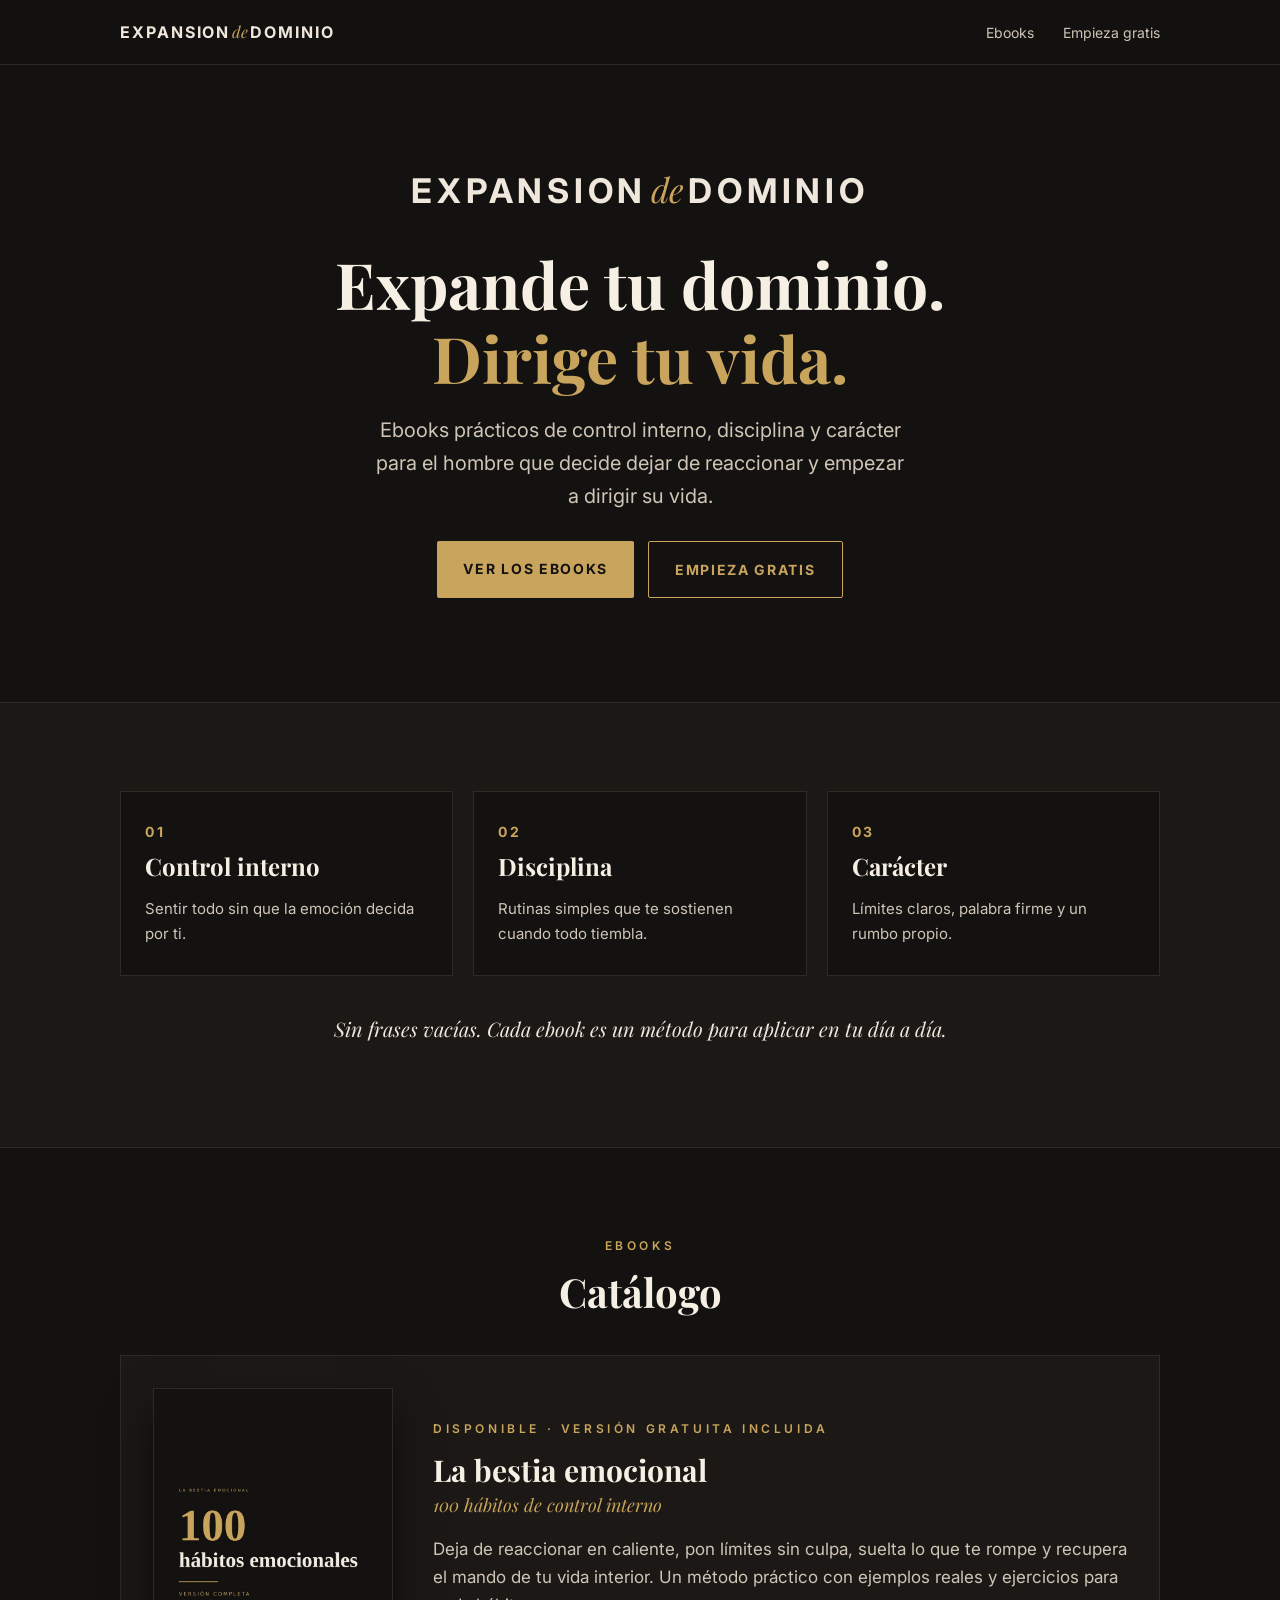
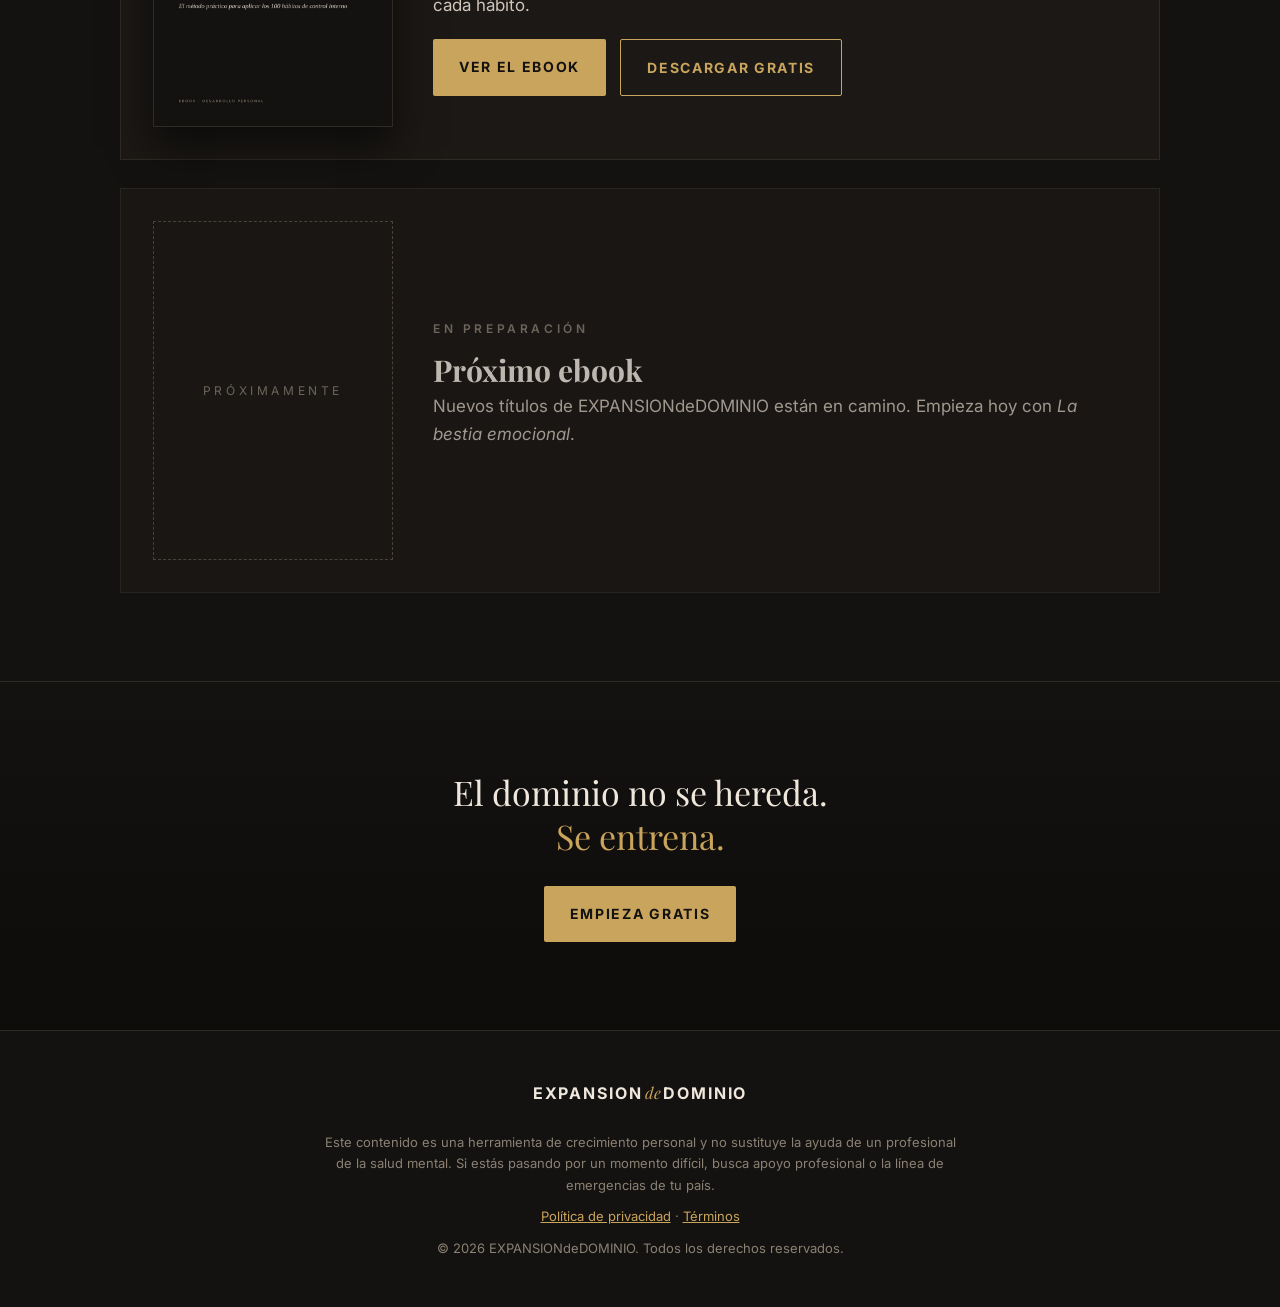
==== site/index.html @ ee9f4458 "Inicio de marca con catálogo y página del ebook en /la-bestia-emocional/ Co-Authored-By: Claude Opus" ====
<!doctype html>
<html lang="es">
<head>
<meta charset="utf-8">
<meta name="viewport" content="width=device-width, initial-scale=1">
<title>EXPANSIONdeDOMINIO · Ebooks de control interno, disciplina y carácter</title>
<meta name="description" content="Ebooks prácticos de control interno, disciplina y carácter para el hombre que decide dejar de reaccionar y empezar a dirigir su vida.">
<meta property="og:title" content="EXPANSIONdeDOMINIO">
<meta property="og:description" content="Ebooks prácticos de control interno, disciplina y carácter.">
<meta property="og:image" content="la-bestia-emocional/img/og.jpg">
<meta property="og:type" content="website">
<link rel="preconnect" href="https://fonts.googleapis.com">
<link rel="preconnect" href="https://fonts.gstatic.com" crossorigin>
<link href="https://fonts.googleapis.com/css2?family=Inter:wght@400;600;700&family=Playfair+Display:ital,wght@0,600;0,700;1,400&display=swap" rel="stylesheet">
<link rel="stylesheet" href="estilos.css">
</head>
<body>

<header class="top">
  <div class="wrap top-in">
    <a href="./" class="logo">EXPANSION<span>de</span>DOMINIO</a>
    <nav>
      <a href="#ebooks">Ebooks</a>
      <a href="la-bestia-emocional/#gratis">Empieza gratis</a>
    </nav>
  </div>
</header>

<main>

  <!-- PORTADA DE LA MARCA -->
  <section class="hero home-hero">
    <div class="wrap narrow center">
      <div class="brand-big">EXPANSION<span>de</span>DOMINIO</div>
      <h1>Expande tu dominio.<br><span>Dirige tu vida.</span></h1>
      <p class="lead center-lead">Ebooks prácticos de control interno, disciplina y carácter para el hombre que decide dejar de reaccionar y empezar a dirigir su vida.</p>
      <div class="ctas center">
        <a class="btn btn-gold" href="#ebooks">Ver los ebooks</a>
        <a class="btn btn-line" href="la-bestia-emocional/#gratis">Empieza gratis</a>
      </div>
    </div>
  </section>

  <!-- PILARES -->
  <section class="block alt">
    <div class="wrap">
      <div class="pillars">
        <div class="pillar">
          <span>01</span>
          <h3>Control interno</h3>
          <p>Sentir todo sin que la emoción decida por ti.</p>
        </div>
        <div class="pillar">
          <span>02</span>
          <h3>Disciplina</h3>
          <p>Rutinas simples que te sostienen cuando todo tiembla.</p>
        </div>
        <div class="pillar">
          <span>03</span>
          <h3>Carácter</h3>
          <p>Límites claros, palabra firme y un rumbo propio.</p>
        </div>
      </div>
      <p class="note center">Sin frases vacías. Cada ebook es un método para aplicar en tu día a día.</p>
    </div>
  </section>

  <!-- CATÁLOGO -->
  <section class="block" id="ebooks">
    <div class="wrap">
      <div class="center narrow">
        <div class="kicker">Ebooks</div>
        <h2>Catálogo</h2>
      </div>

      <div class="catalog">
        <article class="book">
          <a href="la-bestia-emocional/" class="book-cover">
            <img src="la-bestia-emocional/img/portada-completa.jpg" alt="Portada de La bestia emocional, 100 hábitos emocionales" width="320" height="452" loading="lazy">
          </a>
          <div class="book-body">
            <div class="kicker">Disponible · Versión gratuita incluida</div>
            <h3>La bestia emocional</h3>
            <p class="book-sub">100 hábitos de control interno</p>
            <p>Deja de reaccionar en caliente, pon límites sin culpa, suelta lo que te rompe y recupera el mando de tu vida interior. Un método práctico con ejemplos reales y ejercicios para cada hábito.</p>
            <div class="ctas">
              <a class="btn btn-gold" href="la-bestia-emocional/">Ver el ebook</a>
              <a class="btn btn-line" href="la-bestia-emocional/descargas/la-bestia-emocional-version-gratuita.pdf" download>Descargar gratis</a>
            </div>
          </div>
        </article>

        <article class="book soon">
          <div class="book-cover soon-cover"><span>Próximamente</span></div>
          <div class="book-body">
            <div class="kicker muted">En preparación</div>
            <h3>Próximo ebook</h3>
            <p>Nuevos títulos de EXPANSIONdeDOMINIO están en camino. Empieza hoy con <em>La bestia emocional</em>.</p>
          </div>
        </article>
      </div>
    </div>
  </section>

  <!-- CIERRE -->
  <section class="block final">
    <div class="wrap narrow center">
      <p class="closing">El dominio no se hereda.<br><span>Se entrena.</span></p>
      <div class="ctas center">
        <a class="btn btn-gold" href="la-bestia-emocional/#gratis">Empieza gratis</a>
      </div>
    </div>
  </section>

</main>

<footer>
  <div class="wrap">
    <div class="logo">EXPANSION<span>de</span>DOMINIO</div>
    <p class="small">Este contenido es una herramienta de crecimiento personal y no sustituye la ayuda de un profesional de la salud mental. Si estás pasando por un momento difícil, busca apoyo profesional o la línea de emergencias de tu país.</p>
    <p class="small"><a href="privacidad.html">Política de privacidad</a> · <a href="terminos.html">Términos</a></p>
    <p class="small">© <span id="y">2026</span> EXPANSIONdeDOMINIO. Todos los derechos reservados.</p>
  </div>
</footer>

<script>document.getElementById('y').textContent = new Date().getFullYear();</script>
</body>
</html>
---- site/estilos.css ----
:root {
  --bg: #141210;
  --bg-alt: #1b1815;
  --line: #2f2a24;
  --cream: #efe7dc;
  --cream-soft: #cfc5b7;
  --muted: #8a8073;
  --gold: #C9A45C;
  --gold-dark: #a8823c;
  --serif: "Playfair Display", "Liberation Serif", Georgia, serif;
  --sans: "Inter", "DejaVu Sans", Arial, sans-serif;
}

* { box-sizing: border-box; margin: 0; padding: 0; }
html { scroll-behavior: smooth; }
body { background: var(--bg); color: var(--cream); font-family: var(--sans); font-size: 17px; line-height: 1.65; -webkit-font-smoothing: antialiased; }
img { max-width: 100%; height: auto; display: block; }
a { color: var(--gold); }

.wrap { width: 100%; max-width: 1080px; margin: 0 auto; padding: 0 20px; }
.narrow { max-width: 760px; margin-left: auto; margin-right: auto; }
.center { text-align: center; }

/* Cabecera */
.top { position: sticky; top: 0; z-index: 10; background: rgba(20, 18, 16, .92); backdrop-filter: blur(6px); border-bottom: 1px solid var(--line); }
.top-in { display: flex; align-items: center; justify-content: space-between; height: 64px; }
.logo { font-family: var(--sans); font-weight: 700; letter-spacing: .12em; color: var(--cream); text-decoration: none; font-size: 16px; }
.logo span { font-family: var(--serif); font-style: italic; font-weight: 400; color: var(--gold); letter-spacing: 0; margin: 0 2px; text-transform: lowercase; }
nav a { color: var(--cream-soft); text-decoration: none; font-size: 14px; margin-left: 24px; }
nav a:hover { color: var(--gold); }

/* Tipografía */
.kicker { font-size: 12px; letter-spacing: .3em; text-transform: uppercase; color: var(--gold); font-weight: 600; margin-bottom: 14px; }
.kicker.muted { color: var(--muted); }
h1, h2, h3, h4 { font-family: var(--serif); line-height: 1.15; color: #f6efe4; }
h1 { font-size: clamp(38px, 6vw, 64px); margin-bottom: 20px; }
h1 span, .gold { color: var(--gold); }
h2 { font-size: clamp(28px, 4vw, 40px); margin-bottom: 18px; }
h3 { font-size: 24px; margin-bottom: 16px; }
h4 { font-size: 19px; margin-bottom: 6px; }
p { margin-bottom: 14px; color: var(--cream-soft); }
.lead { font-size: 20px; max-width: 540px; }
.small { font-size: 13px; color: var(--muted); margin-top: 10px; }
.note { font-family: var(--serif); font-style: italic; font-size: 20px; color: var(--cream); }

/* Botones */
.ctas { display: flex; flex-wrap: wrap; gap: 14px; margin-top: 28px; }
.ctas.center { justify-content: center; }
.btn { display: inline-block; text-decoration: none; font-weight: 700; font-size: 14px; letter-spacing: .12em; text-transform: uppercase; padding: 16px 26px; border-radius: 2px; transition: transform .15s, background .15s; text-align: center; }
.btn:hover { transform: translateY(-2px); }
.btn-gold { background: var(--gold); color: #141210; }
.btn-gold:hover { background: #d8b46d; }
.btn-line { border: 1px solid var(--gold); color: var(--gold); }
.btn-line:hover { background: rgba(201, 164, 92, .1); }
.btn-big { font-size: 16px; padding: 20px 36px; }

/* Secciones */
.block { padding: 88px 0; border-top: 1px solid var(--line); }
.block.alt { background: var(--bg-alt); }
.top-gap { margin-top: 56px; }

.hero { padding: 72px 0 88px; }
.hero-in { display: grid; grid-template-columns: 1.3fr 1fr; gap: 48px; align-items: center; }
.hero-img img { max-width: 380px; margin-left: auto; box-shadow: 0 30px 60px rgba(0, 0, 0, .6); border: 1px solid var(--line); }

.split { display: grid; grid-template-columns: 320px 1fr; gap: 48px; align-items: center; }
.split-img img { box-shadow: 0 24px 48px rgba(0, 0, 0, .55); border: 1px solid var(--line); }
.two { display: grid; grid-template-columns: 1fr 1fr; gap: 48px; }

/* Listas */
.checks, .crosses { list-style: none; }
.checks li, .crosses li { position: relative; padding-left: 30px; margin-bottom: 12px; color: var(--cream); }
.checks li::before { content: "—"; position: absolute; left: 0; color: var(--gold); font-weight: 700; }
.crosses li::before { content: "✕"; position: absolute; left: 2px; color: var(--muted); }
.punch { font-family: var(--serif); font-size: 26px; color: var(--cream); margin-top: 28px; }
.punch span { color: var(--gold); }

/* Tarjetas de bloques */
.cards { display: grid; grid-template-columns: repeat(4, 1fr); gap: 16px; }
.card { border: 1px solid var(--line); padding: 22px 20px; background: var(--bg); }
.card span { font-family: var(--serif); font-size: 30px; color: var(--gold); display: block; margin-bottom: 8px; }
.card p { font-size: 14px; margin: 0; }

/* Muestra */
.sample { max-width: 720px; margin: 0 auto; border: 1px solid var(--line); background: var(--bg); padding: 36px; }
.sample-meta { display: flex; justify-content: space-between; align-items: baseline; border-bottom: 1px solid var(--line); padding-bottom: 12px; margin-bottom: 16px; }
.sample-meta .num { font-weight: 700; color: var(--gold); font-size: 34px; line-height: 1; }
.sample-meta .lvl { font-size: 11px; letter-spacing: .25em; text-transform: uppercase; color: var(--cream-soft); border: 1px solid #5a5248; padding: 4px 10px; }
.sample h4 { font-size: 26px; margin-bottom: 18px; }
.sample-label { font-size: 11px; letter-spacing: .25em; text-transform: uppercase; color: var(--gold); font-weight: 600; margin: 18px 0 6px; }
.sample-rule { border-top: 1px solid var(--gold); border-bottom: 1px solid var(--gold); text-align: center; padding: 20px; margin-top: 26px; }
.sample-rule .sample-label { color: var(--muted); margin-top: 0; }
.sample-rule p { color: var(--gold); font-family: var(--serif); font-weight: 700; font-size: 20px; margin: 0; }

/* Compra */
.buy { text-align: center; margin-top: 56px; }
.price { font-family: var(--serif); font-size: 44px; color: var(--cream); margin-bottom: 18px; }

/* Tabla */
.table-wrap { overflow-x: auto; }
table { width: 100%; border-collapse: collapse; margin-top: 10px; }
th, td { padding: 14px 12px; border-bottom: 1px solid var(--line); text-align: center; color: var(--cream); }
th { font-size: 12px; letter-spacing: .2em; text-transform: uppercase; color: var(--gold); }
td:first-child, th:first-child { text-align: left; }
td:last-child { color: var(--gold); font-weight: 700; }

/* Preguntas */
details { border-bottom: 1px solid var(--line); padding: 18px 0; }
summary { cursor: pointer; font-weight: 600; color: var(--cream); list-style: none; position: relative; padding-right: 30px; }
summary::-webkit-details-marker { display: none; }
summary::after { content: "+"; position: absolute; right: 0; color: var(--gold); font-size: 22px; line-height: 1; }
details[open] summary::after { content: "−"; }
details p { margin: 12px 0 0; }

/* Cierre */
.final { background: linear-gradient(180deg, var(--bg) 0%, #0d0c0a 100%); }
.closing { font-family: var(--serif); font-size: clamp(24px, 3.4vw, 34px); color: var(--cream); line-height: 1.3; }
.closing span { color: var(--gold); }

/* Pie */
footer { border-top: 1px solid var(--line); padding: 48px 0; text-align: center; }
footer .logo { display: inline-block; margin-bottom: 16px; }
footer p { max-width: 640px; margin: 10px auto 0; }

/* Móvil */
@media (max-width: 860px) {
  .hero-in, .split, .two { grid-template-columns: 1fr; }
  .hero-img img { margin: 0 auto; max-width: 280px; }
  .split-img img { max-width: 260px; margin: 0 auto; }
  .cards { grid-template-columns: 1fr 1fr; }
  nav a { margin-left: 14px; font-size: 13px; }
}
@media (max-width: 560px) {
  body { font-size: 16px; }
  nav { display: none; }
  .block { padding: 64px 0; }
  .cards { grid-template-columns: 1fr; }
  .btn { width: 100%; }
  .sample { padding: 24px 18px; }
  .logo { font-size: 14px; }
}

/* Página de inicio (marca y catálogo) */
.home-hero { padding: 96px 0 104px; }
.brand-big { font-family: var(--sans); font-weight: 700; letter-spacing: .14em; font-size: clamp(22px, 4vw, 34px); color: var(--cream); margin-bottom: 28px; }
.brand-big span { font-family: var(--serif); font-style: italic; font-weight: 400; color: var(--gold); letter-spacing: 0; margin: 0 4px; }
.center-lead { margin: 0 auto; }
.pillars { display: grid; grid-template-columns: repeat(3, 1fr); gap: 20px; margin-bottom: 36px; }
.pillar { border: 1px solid var(--line); background: var(--bg); padding: 28px 24px; }
.pillar span { font-weight: 700; color: var(--gold); font-size: 14px; letter-spacing: .2em; display: block; margin-bottom: 10px; }
.pillar p { margin: 0; font-size: 15px; }
.catalog { display: grid; gap: 28px; margin-top: 40px; }
.book { display: grid; grid-template-columns: 240px 1fr; gap: 40px; align-items: center; border: 1px solid var(--line); background: var(--bg-alt); padding: 32px; }
.book-cover img { box-shadow: 0 20px 40px rgba(0, 0, 0, .55); border: 1px solid var(--line); }
.book h3 { font-size: 30px; margin-bottom: 4px; }
.book-sub { color: var(--gold); font-family: var(--serif); font-style: italic; font-size: 18px; }
.book .ctas { margin-top: 20px; }
.book.soon { opacity: .75; }
.soon-cover { aspect-ratio: 210 / 297; border: 1px dashed #5a5248; display: flex; align-items: center; justify-content: center; }
.soon-cover span { font-size: 12px; letter-spacing: .3em; text-transform: uppercase; color: var(--muted); }
@media (max-width: 860px) {
  .pillars { grid-template-columns: 1fr; }
  .book { grid-template-columns: 1fr; padding: 24px; }
  .book-cover img, .soon-cover { max-width: 220px; margin: 0 auto; }
}
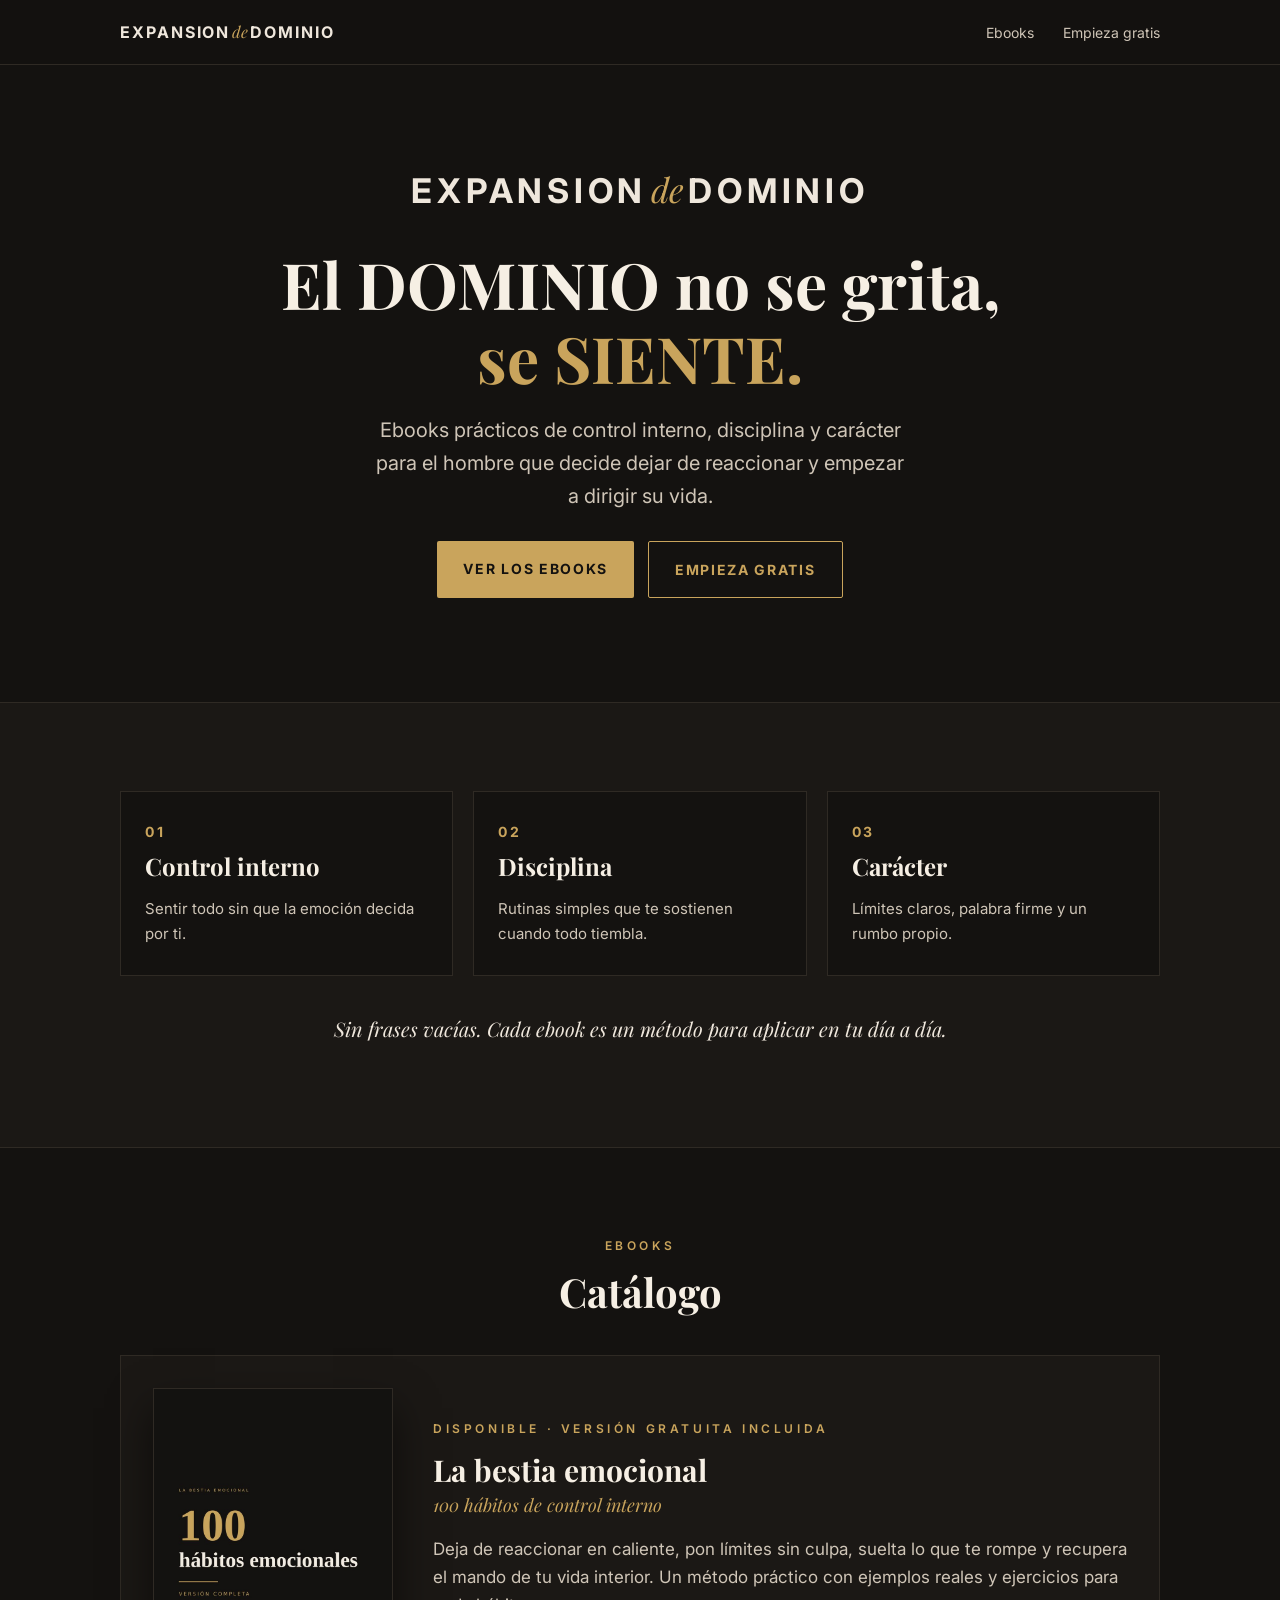
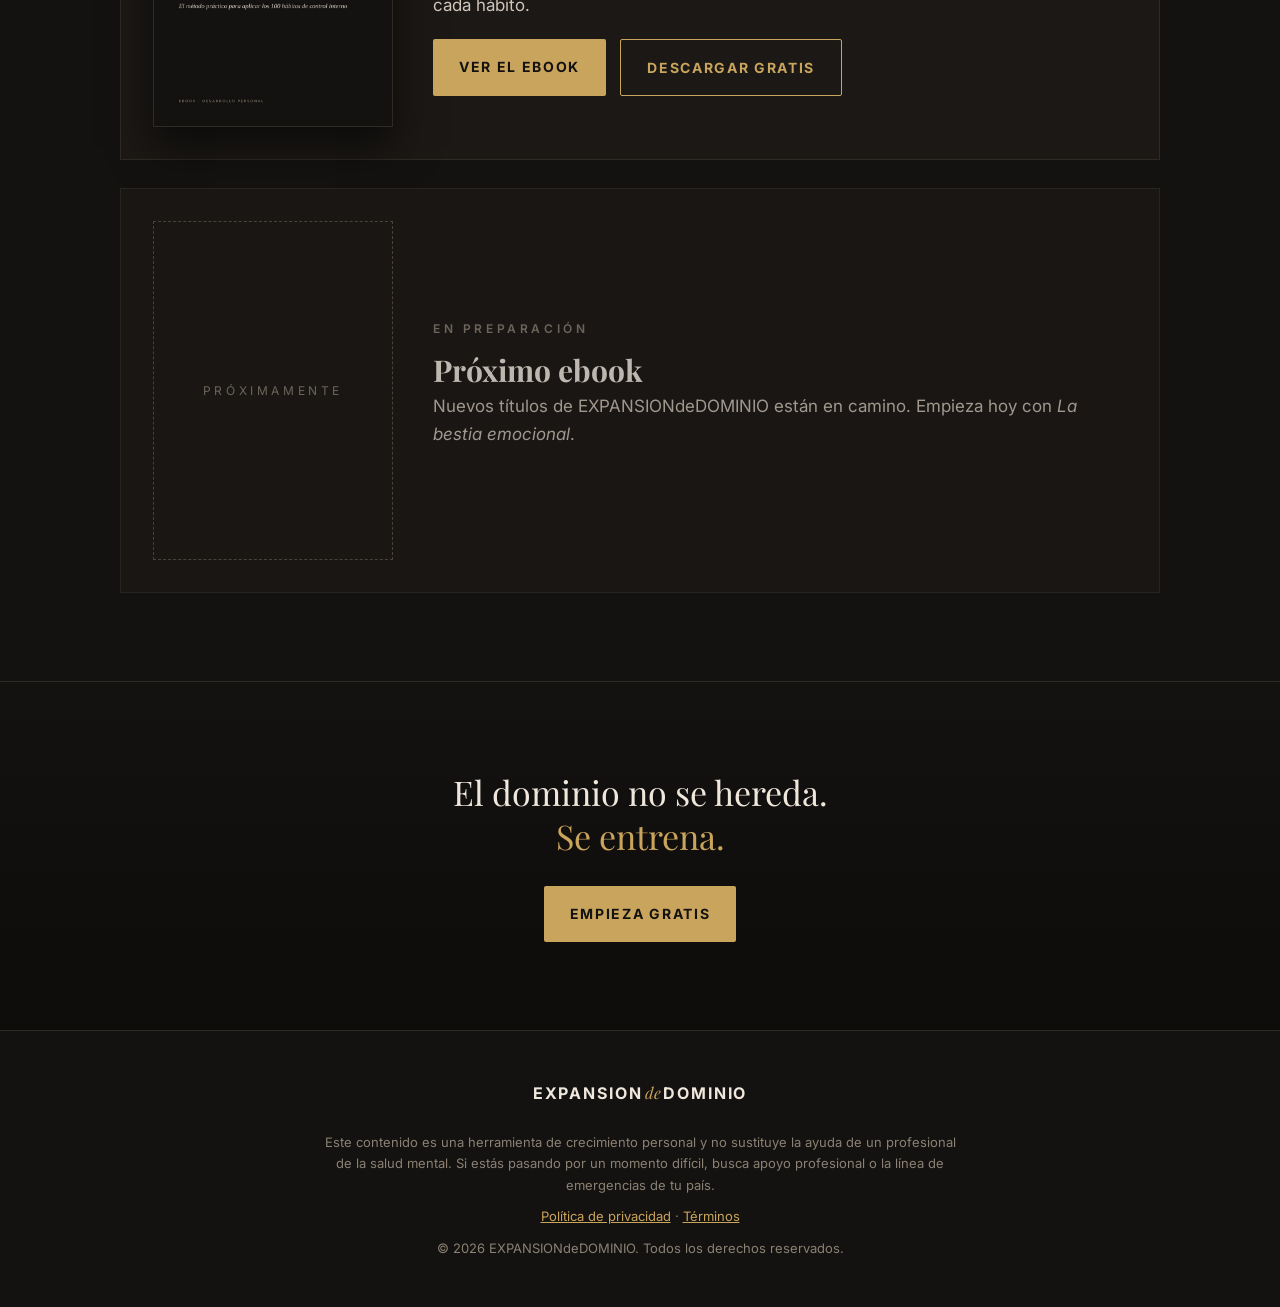
==== commit 8bca7e8f: "Nuevo titular del inicio: El DOMINIO no se grita, se SIENTE Co-Authored-By: Claude Opus 5.5 <noreply" ====
--- a/site/index.html
+++ b/site/index.html
@@ -32,7 +32,7 @@
   <section class="hero home-hero">
     <div class="wrap narrow center">
       <div class="brand-big">EXPANSION<span>de</span>DOMINIO</div>
-      <h1>Expande tu dominio.<br><span>Dirige tu vida.</span></h1>
+      <h1>El DOMINIO no se grita,<br><span>se SIENTE.</span></h1>
       <p class="lead center-lead">Ebooks prácticos de control interno, disciplina y carácter para el hombre que decide dejar de reaccionar y empezar a dirigir su vida.</p>
       <div class="ctas center">
         <a class="btn btn-gold" href="#ebooks">Ver los ebooks</a>
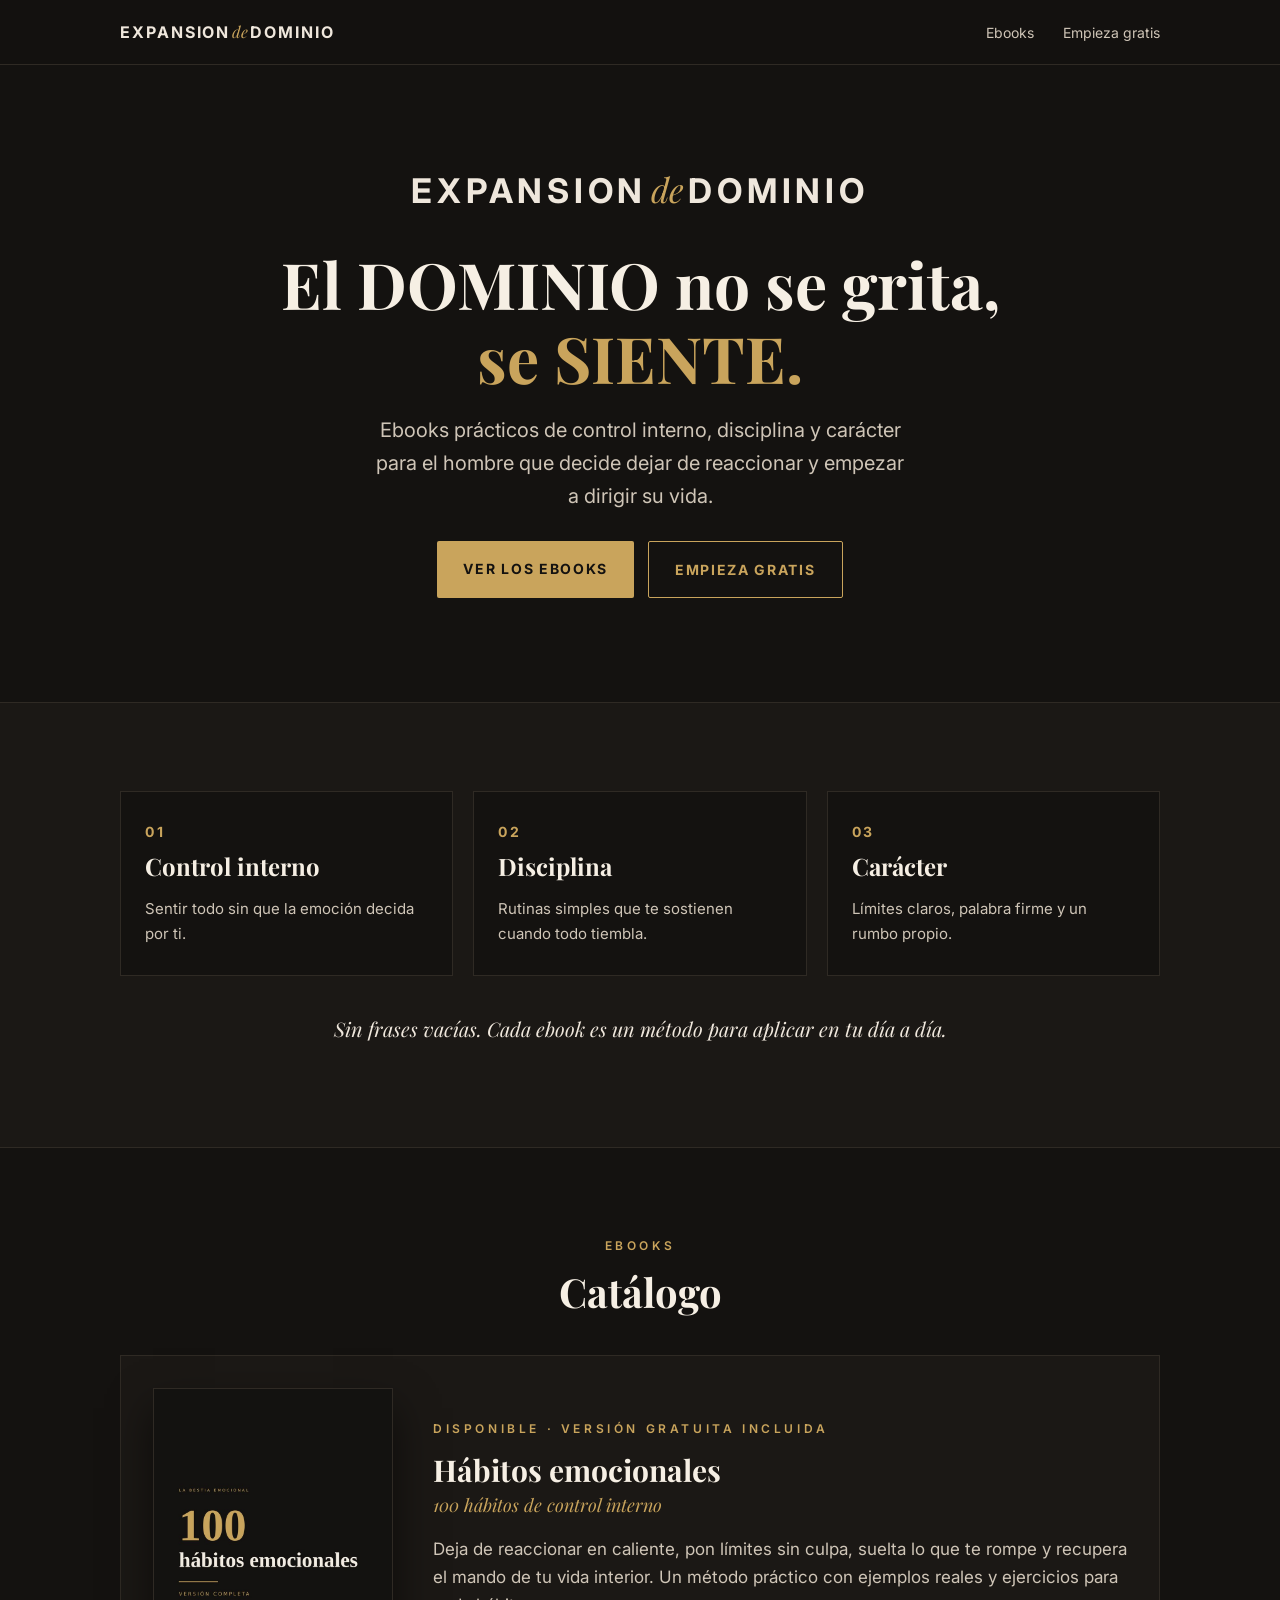
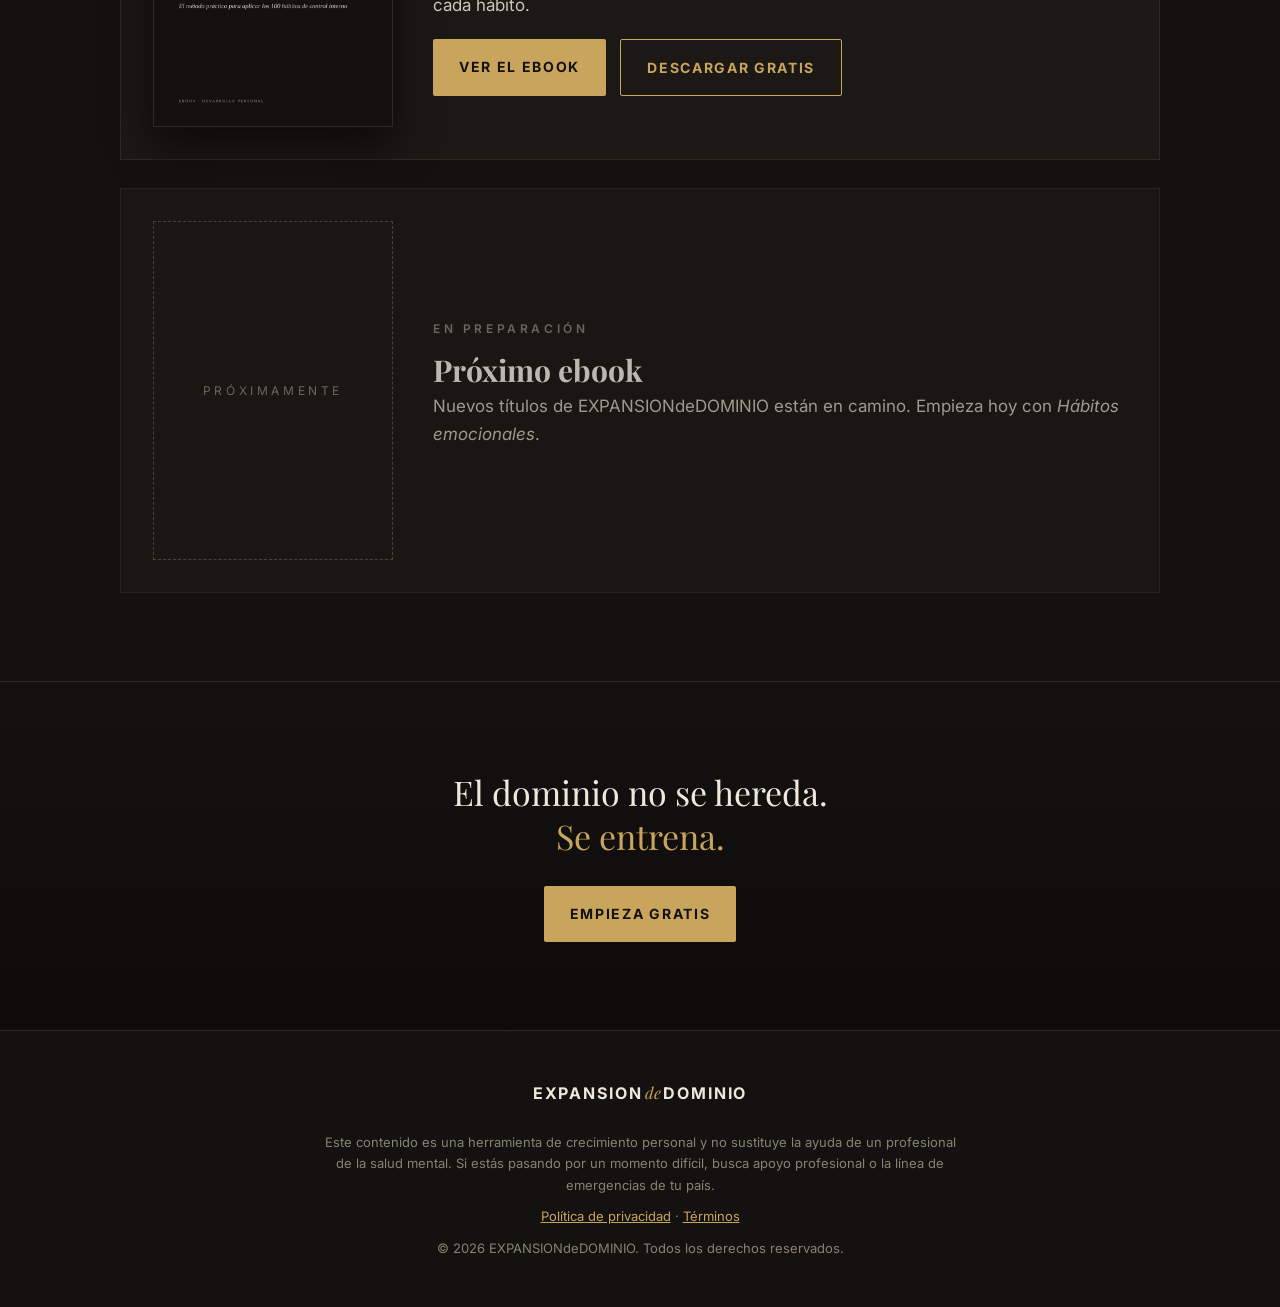
==== commit 2c349ed8: "Web: 'La bestia emocional' pasa a 'Hábitos emocionales' y la página a /habitos-emocionales/ Co-Autho" ====
--- a/site/index.html
+++ b/site/index.html
@@ -7,7 +7,7 @@
 <meta name="description" content="Ebooks prácticos de control interno, disciplina y carácter para el hombre que decide dejar de reaccionar y empezar a dirigir su vida.">
 <meta property="og:title" content="EXPANSIONdeDOMINIO">
 <meta property="og:description" content="Ebooks prácticos de control interno, disciplina y carácter.">
-<meta property="og:image" content="la-bestia-emocional/img/og.jpg">
+<meta property="og:image" content="habitos-emocionales/img/og.jpg">
 <meta property="og:type" content="website">
 <link rel="preconnect" href="https://fonts.googleapis.com">
 <link rel="preconnect" href="https://fonts.gstatic.com" crossorigin>
@@ -21,7 +21,7 @@
     <a href="./" class="logo">EXPANSION<span>de</span>DOMINIO</a>
     <nav>
       <a href="#ebooks">Ebooks</a>
-      <a href="la-bestia-emocional/#gratis">Empieza gratis</a>
+      <a href="habitos-emocionales/#gratis">Empieza gratis</a>
     </nav>
   </div>
 </header>
@@ -36,7 +36,7 @@
       <p class="lead center-lead">Ebooks prácticos de control interno, disciplina y carácter para el hombre que decide dejar de reaccionar y empezar a dirigir su vida.</p>
       <div class="ctas center">
         <a class="btn btn-gold" href="#ebooks">Ver los ebooks</a>
-        <a class="btn btn-line" href="la-bestia-emocional/#gratis">Empieza gratis</a>
+        <a class="btn btn-line" href="habitos-emocionales/#gratis">Empieza gratis</a>
       </div>
     </div>
   </section>
@@ -75,17 +75,17 @@
 
       <div class="catalog">
         <article class="book">
-          <a href="la-bestia-emocional/" class="book-cover">
-            <img src="la-bestia-emocional/img/portada-completa.jpg" alt="Portada de La bestia emocional, 100 hábitos emocionales" width="320" height="452" loading="lazy">
+          <a href="habitos-emocionales/" class="book-cover">
+            <img src="habitos-emocionales/img/portada-completa.jpg" alt="Portada de Hábitos emocionales" width="320" height="452" loading="lazy">
           </a>
           <div class="book-body">
             <div class="kicker">Disponible · Versión gratuita incluida</div>
-            <h3>La bestia emocional</h3>
+            <h3>Hábitos emocionales</h3>
             <p class="book-sub">100 hábitos de control interno</p>
             <p>Deja de reaccionar en caliente, pon límites sin culpa, suelta lo que te rompe y recupera el mando de tu vida interior. Un método práctico con ejemplos reales y ejercicios para cada hábito.</p>
             <div class="ctas">
-              <a class="btn btn-gold" href="la-bestia-emocional/">Ver el ebook</a>
-              <a class="btn btn-line" href="la-bestia-emocional/descargas/la-bestia-emocional-version-gratuita.pdf" download>Descargar gratis</a>
+              <a class="btn btn-gold" href="habitos-emocionales/">Ver el ebook</a>
+              <a class="btn btn-line" href="habitos-emocionales/descargas/habitos-emocionales-version-gratuita.pdf" download>Descargar gratis</a>
             </div>
           </div>
         </article>
@@ -95,7 +95,7 @@
           <div class="book-body">
             <div class="kicker muted">En preparación</div>
             <h3>Próximo ebook</h3>
-            <p>Nuevos títulos de EXPANSIONdeDOMINIO están en camino. Empieza hoy con <em>La bestia emocional</em>.</p>
+            <p>Nuevos títulos de EXPANSIONdeDOMINIO están en camino. Empieza hoy con <em>Hábitos emocionales</em>.</p>
           </div>
         </article>
       </div>
@@ -107,7 +107,7 @@
     <div class="wrap narrow center">
       <p class="closing">El dominio no se hereda.<br><span>Se entrena.</span></p>
       <div class="ctas center">
-        <a class="btn btn-gold" href="la-bestia-emocional/#gratis">Empieza gratis</a>
+        <a class="btn btn-gold" href="habitos-emocionales/#gratis">Empieza gratis</a>
       </div>
     </div>
   </section>
--- a/site/estilos.css
+++ b/site/estilos.css
@@ -163,3 +163,15 @@
   .book { grid-template-columns: 1fr; padding: 24px; }
   .book-cover img, .soon-cover { max-width: 220px; margin: 0 auto; }
 }
+.price-note { display: block; font-family: var(--sans); font-size: 12px; letter-spacing: .25em; text-transform: uppercase; color: var(--muted); margin-top: 4px; }
+
+/* Barra fija de compra en móvil */
+.mobile-buy { display: none; }
+@media (max-width: 860px) {
+  .mobile-buy { display: flex; align-items: center; justify-content: space-between; gap: 12px; position: fixed; left: 0; right: 0; bottom: 0; z-index: 20; background: rgba(20, 18, 16, .97); border-top: 1px solid var(--gold); padding: 10px 16px calc(10px + env(safe-area-inset-bottom)); }
+  .mobile-buy-text { display: flex; flex-direction: column; line-height: 1.2; }
+  .mobile-buy-text strong { color: var(--cream); font-size: 14px; }
+  .mobile-buy-text span { color: var(--gold); font-size: 13px; }
+  .mobile-buy .btn { width: auto; padding: 12px 22px; flex: none; }
+  body:has(.mobile-buy) { padding-bottom: 76px; }
+}
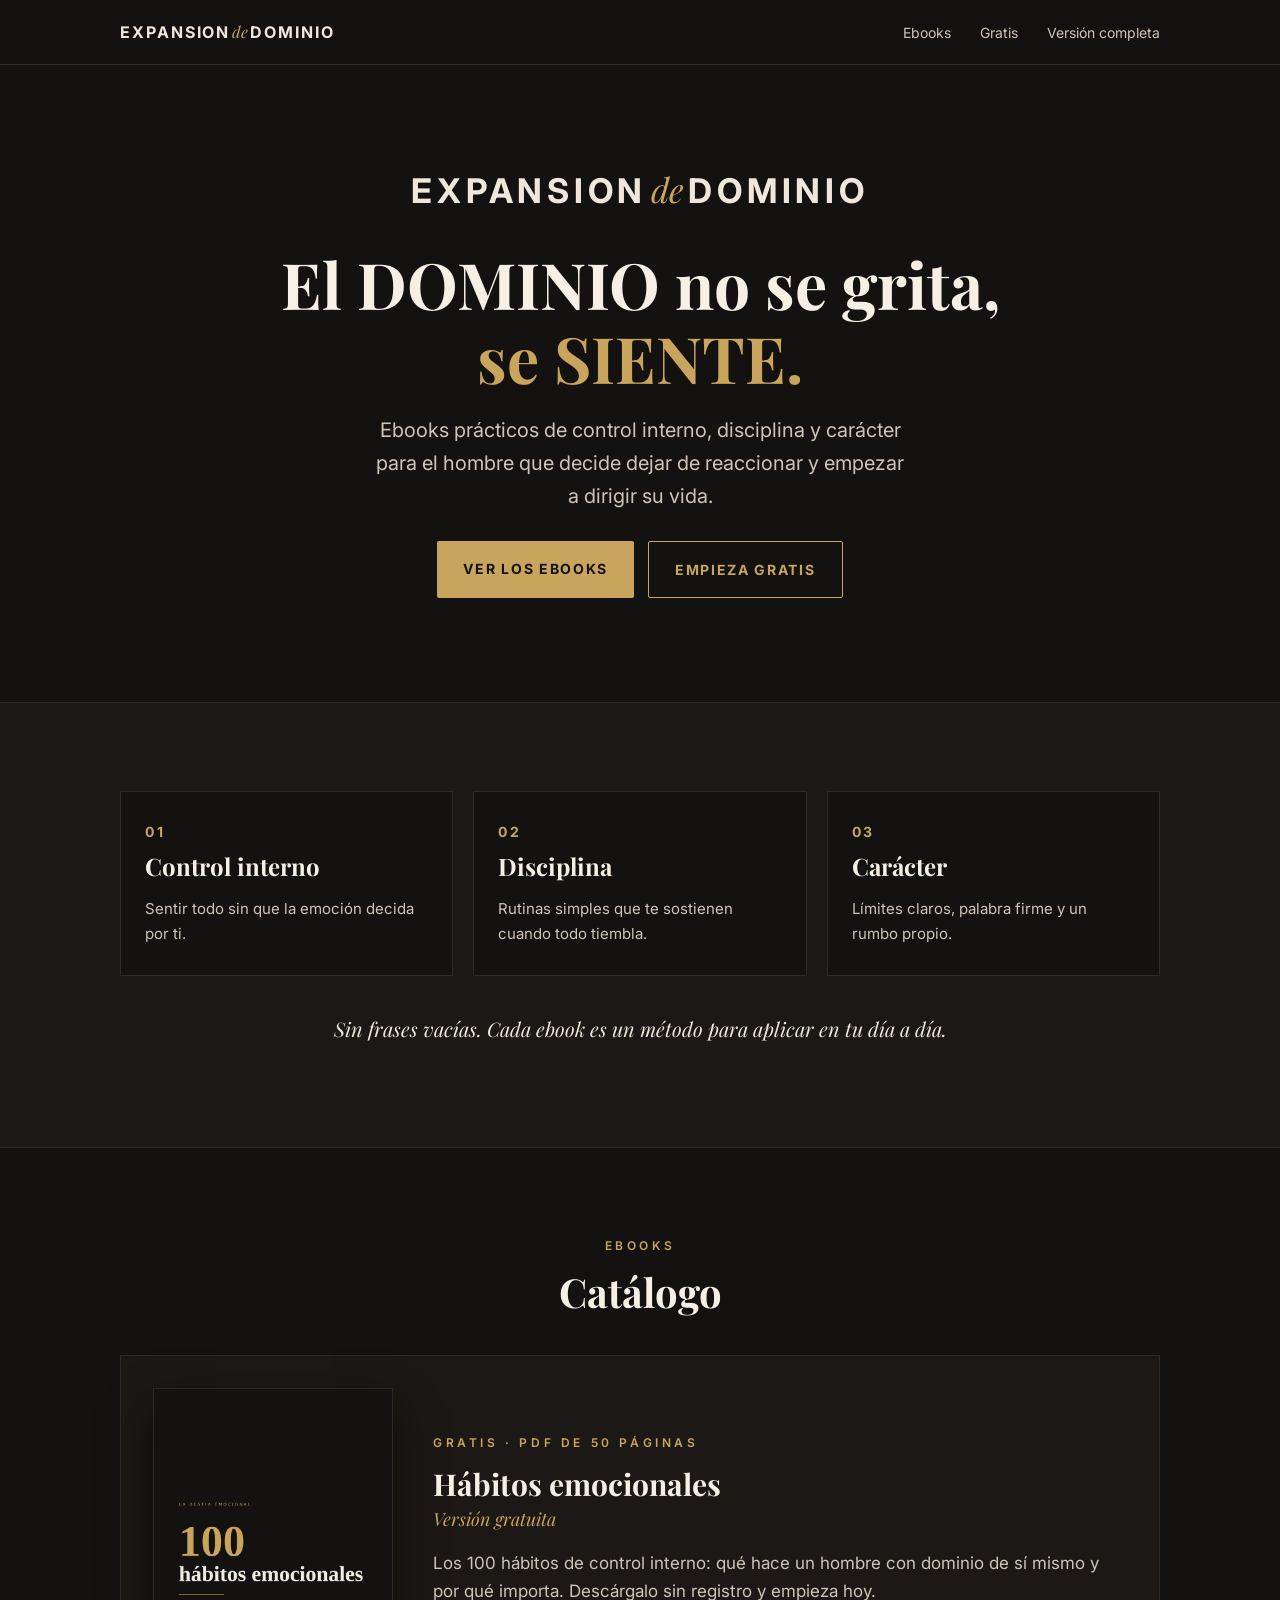
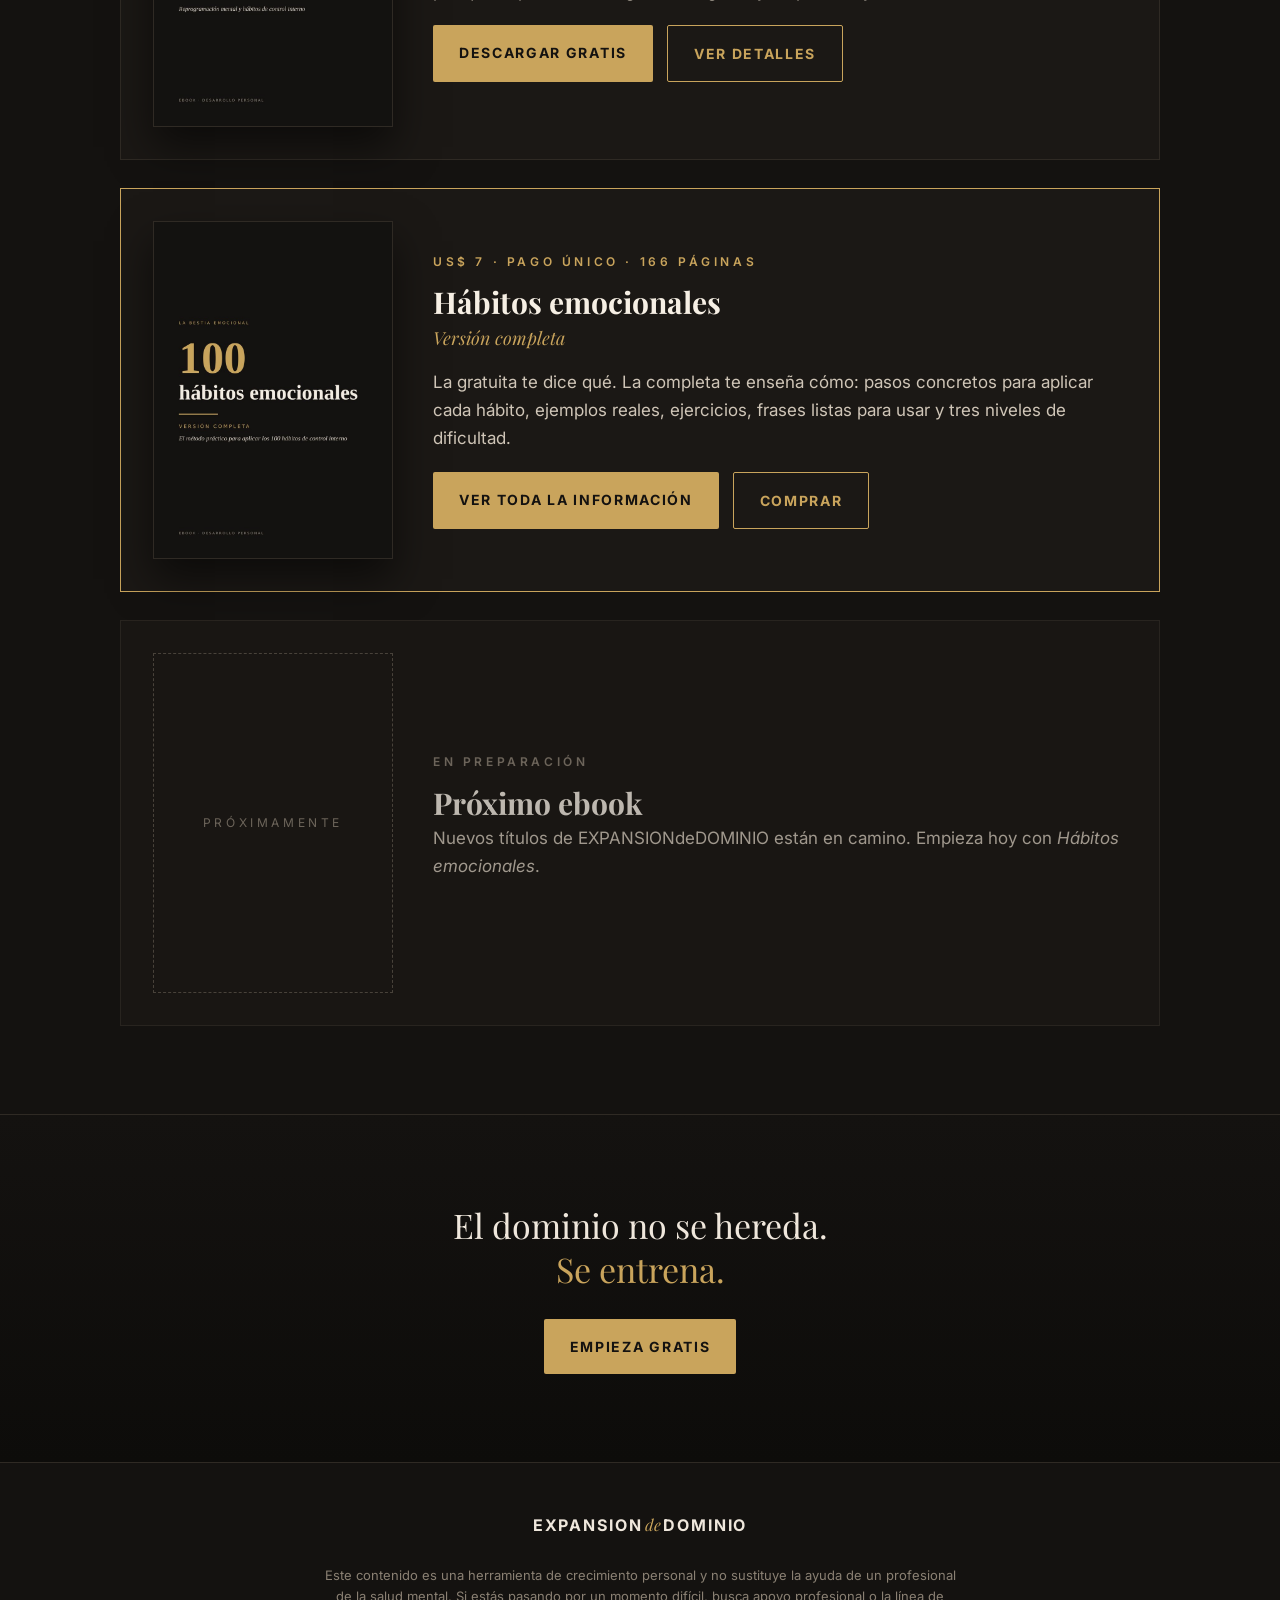
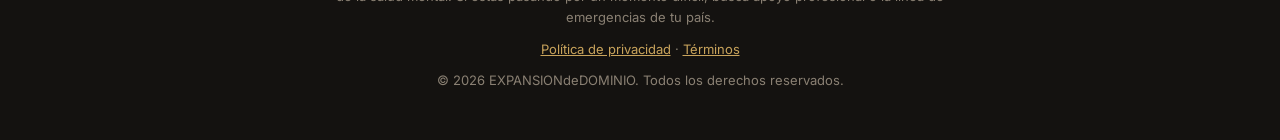
==== commit 7144f8f1: "Inicio: versión gratuita y versión completa como dos ebooks del catálogo Co-Authored-By: Claude Opus" ====
--- a/site/index.html
+++ b/site/index.html
@@ -4,11 +4,25 @@
 <meta charset="utf-8">
 <meta name="viewport" content="width=device-width, initial-scale=1">
 <title>EXPANSIONdeDOMINIO · Ebooks de control interno, disciplina y carácter</title>
-<meta name="description" content="Ebooks prácticos de control interno, disciplina y carácter para el hombre que decide dejar de reaccionar y empezar a dirigir su vida.">
-<meta property="og:title" content="EXPANSIONdeDOMINIO">
-<meta property="og:description" content="Ebooks prácticos de control interno, disciplina y carácter.">
-<meta property="og:image" content="habitos-emocionales/img/og.jpg">
+<meta name="description" content="Ebooks prácticos de control interno, disciplina y carácter para el hombre que decide dejar de reaccionar y empezar a dirigir su vida. Empieza gratis.">
+<link rel="canonical" href="__SITE__/">
 <meta property="og:type" content="website">
+<meta property="og:locale" content="es_LA">
+<meta property="og:site_name" content="EXPANSIONdeDOMINIO">
+<meta property="og:title" content="EXPANSIONdeDOMINIO · El DOMINIO no se grita, se SIENTE">
+<meta property="og:description" content="Ebooks prácticos de control interno, disciplina y carácter para el hombre que decide dejar de reaccionar y empezar a dirigir su vida. Empieza gratis.">
+<meta property="og:url" content="__SITE__/">
+<meta property="og:image" content="__SITE__/og-inicio.jpg">
+<meta property="og:image:width" content="1200">
+<meta property="og:image:height" content="630">
+<meta name="twitter:card" content="summary_large_image">
+<script type="application/ld+json">
+{"@context":"https://schema.org","@type":"WebSite","name":"EXPANSIONdeDOMINIO","url":"__SITE__/","inLanguage":"es"}
+</script>
+<link rel="icon" href="__SITE__/favicon.ico" sizes="any">
+<link rel="icon" type="image/png" sizes="32x32" href="__SITE__/favicon-32.png">
+<link rel="apple-touch-icon" href="__SITE__/apple-touch-icon.png">
+<meta name="theme-color" content="#141210">
 <link rel="preconnect" href="https://fonts.googleapis.com">
 <link rel="preconnect" href="https://fonts.gstatic.com" crossorigin>
 <link href="https://fonts.googleapis.com/css2?family=Inter:wght@400;600;700&family=Playfair+Display:ital,wght@0,600;0,700;1,400&display=swap" rel="stylesheet">
@@ -21,7 +35,8 @@
     <a href="./" class="logo">EXPANSION<span>de</span>DOMINIO</a>
     <nav>
       <a href="#ebooks">Ebooks</a>
-      <a href="habitos-emocionales/#gratis">Empieza gratis</a>
+      <a href="habitos-emocionales/#gratis">Gratis</a>
+      <a href="habitos-emocionales/#completa">Versión completa</a>
     </nav>
   </div>
 </header>
@@ -75,17 +90,33 @@
 
       <div class="catalog">
         <article class="book">
-          <a href="habitos-emocionales/" class="book-cover">
-            <img src="habitos-emocionales/img/portada-completa.jpg" alt="Portada de Hábitos emocionales" width="320" height="452" loading="lazy">
+          <a href="habitos-emocionales/#gratis" class="book-cover">
+            <img src="habitos-emocionales/img/portada-gratuita.jpg" alt="Portada de Hábitos emocionales, versión gratuita" width="320" height="452" loading="lazy">
           </a>
           <div class="book-body">
-            <div class="kicker">Disponible · Versión gratuita incluida</div>
+            <div class="kicker">Gratis · PDF de 50 páginas</div>
             <h3>Hábitos emocionales</h3>
-            <p class="book-sub">100 hábitos de control interno</p>
-            <p>Deja de reaccionar en caliente, pon límites sin culpa, suelta lo que te rompe y recupera el mando de tu vida interior. Un método práctico con ejemplos reales y ejercicios para cada hábito.</p>
+            <p class="book-sub">Versión gratuita</p>
+            <p>Los 100 hábitos de control interno: qué hace un hombre con dominio de sí mismo y por qué importa. Descárgalo sin registro y empieza hoy.</p>
             <div class="ctas">
-              <a class="btn btn-gold" href="habitos-emocionales/">Ver el ebook</a>
-              <a class="btn btn-line" href="habitos-emocionales/descargas/habitos-emocionales-version-gratuita.pdf" download>Descargar gratis</a>
+              <a class="btn btn-gold" href="habitos-emocionales/descargas/habitos-emocionales-version-gratuita.pdf" download>Descargar gratis</a>
+              <a class="btn btn-line" href="habitos-emocionales/#gratis">Ver detalles</a>
+            </div>
+          </div>
+        </article>
+
+        <article class="book featured">
+          <a href="habitos-emocionales/#completa" class="book-cover">
+            <img src="habitos-emocionales/img/portada-completa.jpg" alt="Portada de Hábitos emocionales, versión completa" width="320" height="452" loading="lazy">
+          </a>
+          <div class="book-body">
+            <div class="kicker">US$ 7 · Pago único · 166 páginas</div>
+            <h3>Hábitos emocionales</h3>
+            <p class="book-sub">Versión completa</p>
+            <p>La gratuita te dice qué. La completa te enseña cómo: pasos concretos para aplicar cada hábito, ejemplos reales, ejercicios, frases listas para usar y tres niveles de dificultad.</p>
+            <div class="ctas">
+              <a class="btn btn-gold" href="habitos-emocionales/#completa">Ver toda la información</a>
+              <a class="btn btn-line" href="habitos-emocionales/comprar">Comprar</a>
             </div>
           </div>
         </article>
--- a/site/estilos.css
+++ b/site/estilos.css
@@ -175,3 +175,16 @@
   .mobile-buy .btn { width: auto; padding: 12px 22px; flex: none; }
   body:has(.mobile-buy) { padding-bottom: 76px; }
 }
+
+/* Galería "Mira por dentro" */
+.gallery-hint { margin-top: -6px; margin-bottom: 22px; }
+.gallery { display: grid; grid-template-columns: repeat(3, 1fr); gap: 20px; max-width: 900px; margin: 0 auto; }
+.gallery a { display: block; text-decoration: none; }
+.gallery img { border: 1px solid var(--line); box-shadow: 0 18px 36px rgba(0, 0, 0, .5); transition: transform .2s; }
+.gallery a:hover img { transform: translateY(-4px); }
+.gallery span { display: block; text-align: center; font-size: 12px; letter-spacing: .2em; text-transform: uppercase; color: var(--gold); margin-top: 12px; }
+@media (max-width: 700px) {
+  .gallery { grid-template-columns: 1fr; max-width: 300px; }
+}
+.book.featured { border-color: var(--gold); }
+section[id] { scroll-margin-top: 72px; }
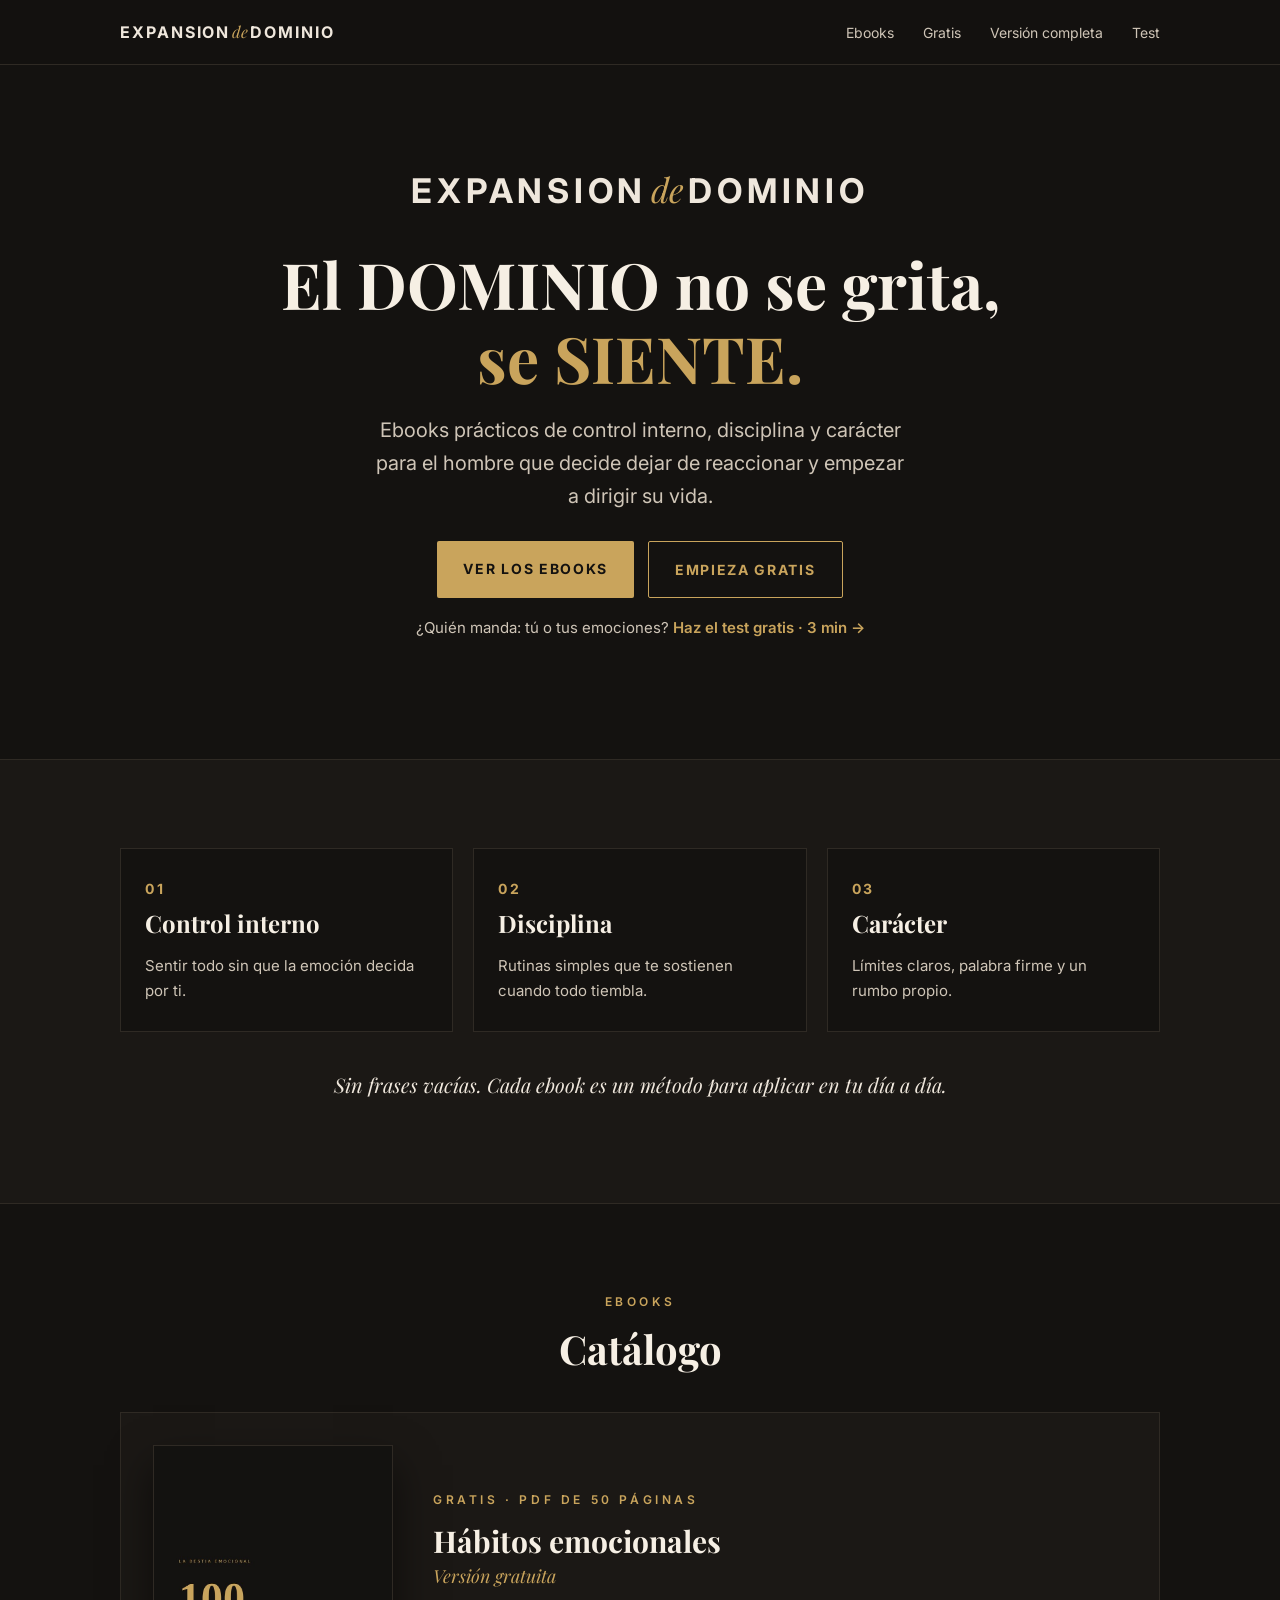
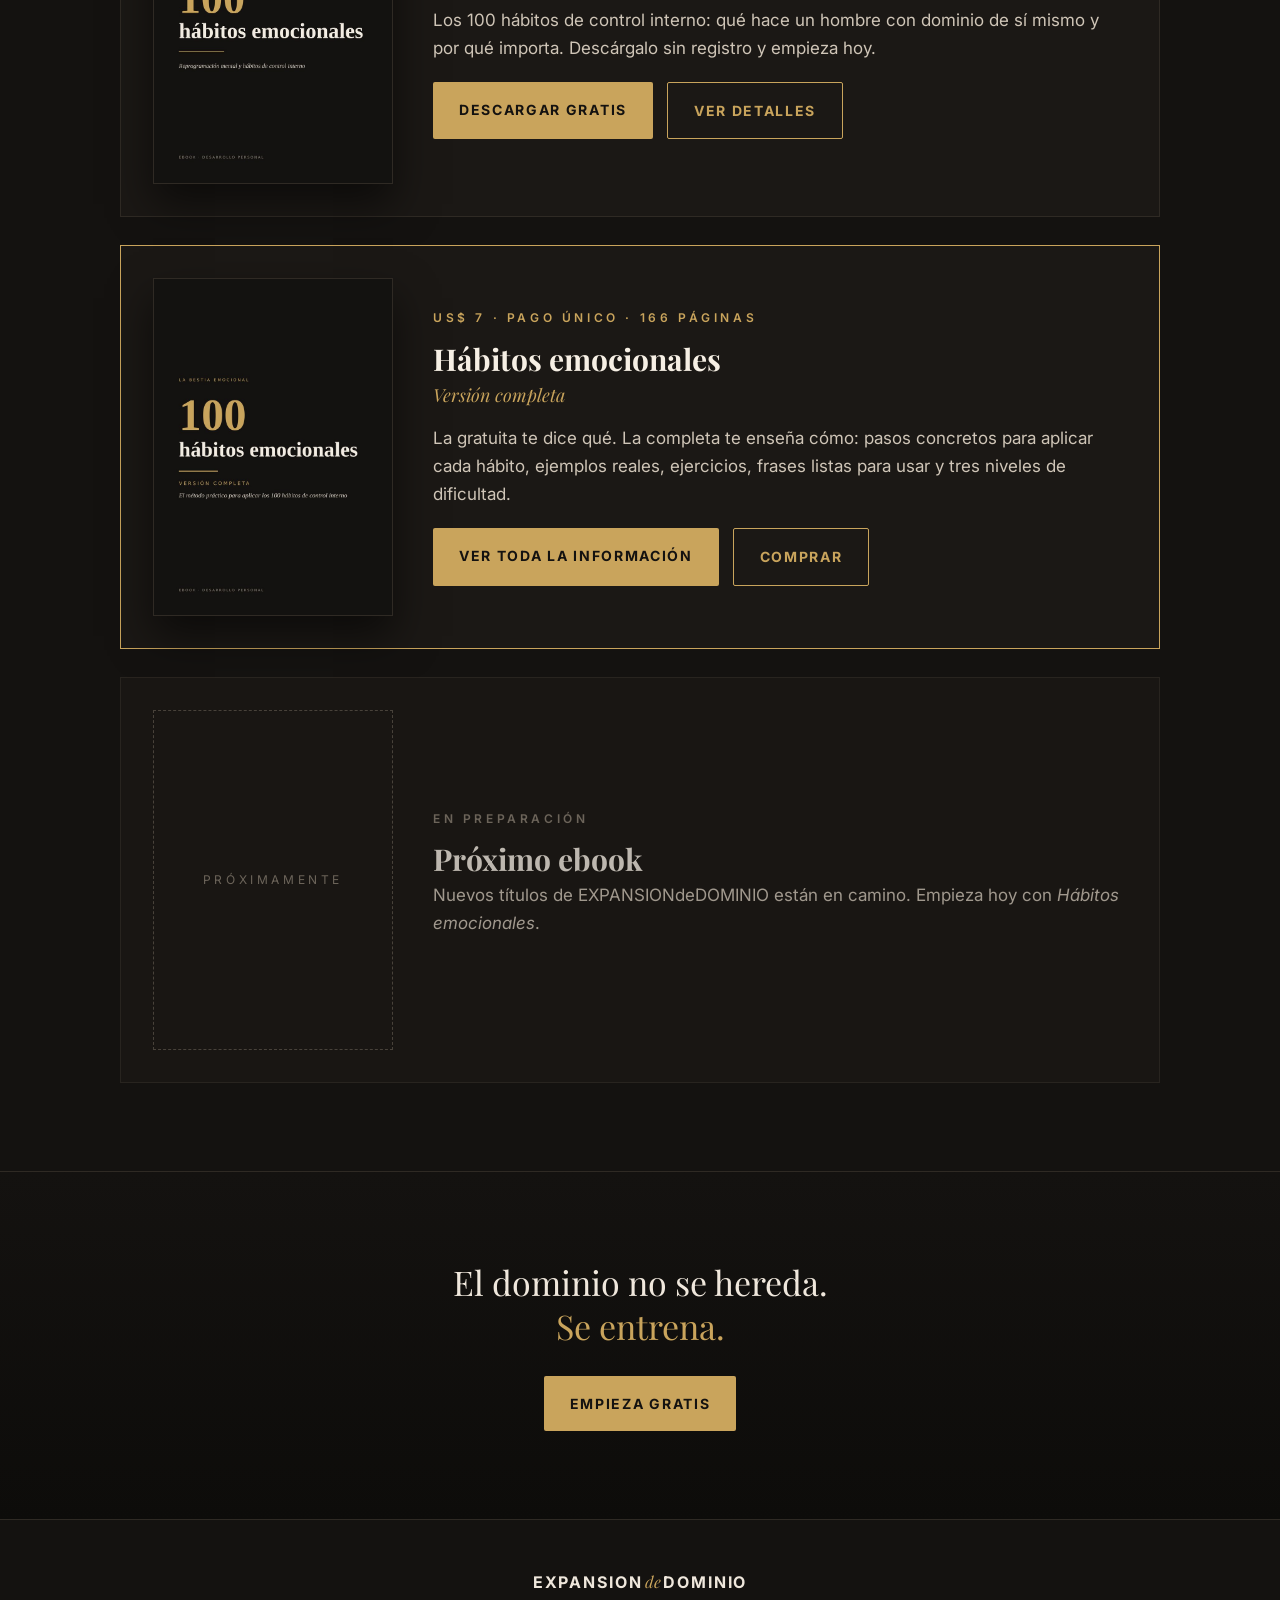
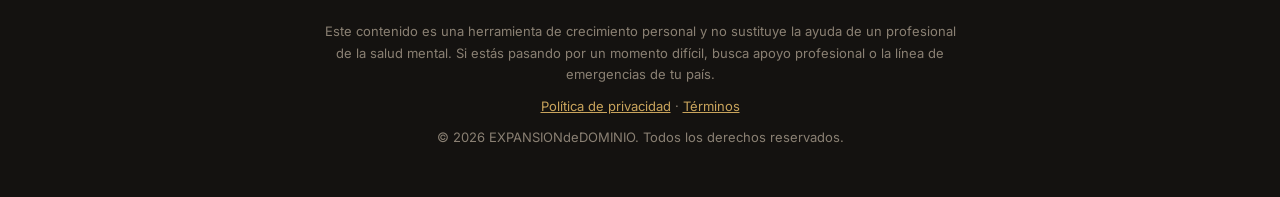
==== commit 5ae69624: "Añadir test de dominio emocional y accesos desde inicio y página del ebook Co-Authored-By: Claude Op" ====
--- a/site/index.html
+++ b/site/index.html
@@ -37,6 +37,7 @@
       <a href="#ebooks">Ebooks</a>
       <a href="habitos-emocionales/#gratis">Gratis</a>
       <a href="habitos-emocionales/#completa">Versión completa</a>
+      <a href="test/">Test</a>
     </nav>
   </div>
 </header>
@@ -53,6 +54,7 @@
         <a class="btn btn-gold" href="#ebooks">Ver los ebooks</a>
         <a class="btn btn-line" href="habitos-emocionales/#gratis">Empieza gratis</a>
       </div>
+      <p class="test-link">¿Quién manda: tú o tus emociones? <a href="test/">Haz el test gratis · 3 min →</a></p>
     </div>
   </section>
 
--- a/site/estilos.css
+++ b/site/estilos.css
@@ -188,3 +188,8 @@
 }
 .book.featured { border-color: var(--gold); }
 section[id] { scroll-margin-top: 72px; }
+
+/* Acceso al test */
+.test-link { margin-top: 18px; font-size: 15px; color: var(--cream-soft); }
+.test-link a { color: var(--gold); font-weight: 600; text-decoration: none; }
+.test-link a:hover { text-decoration: underline; }
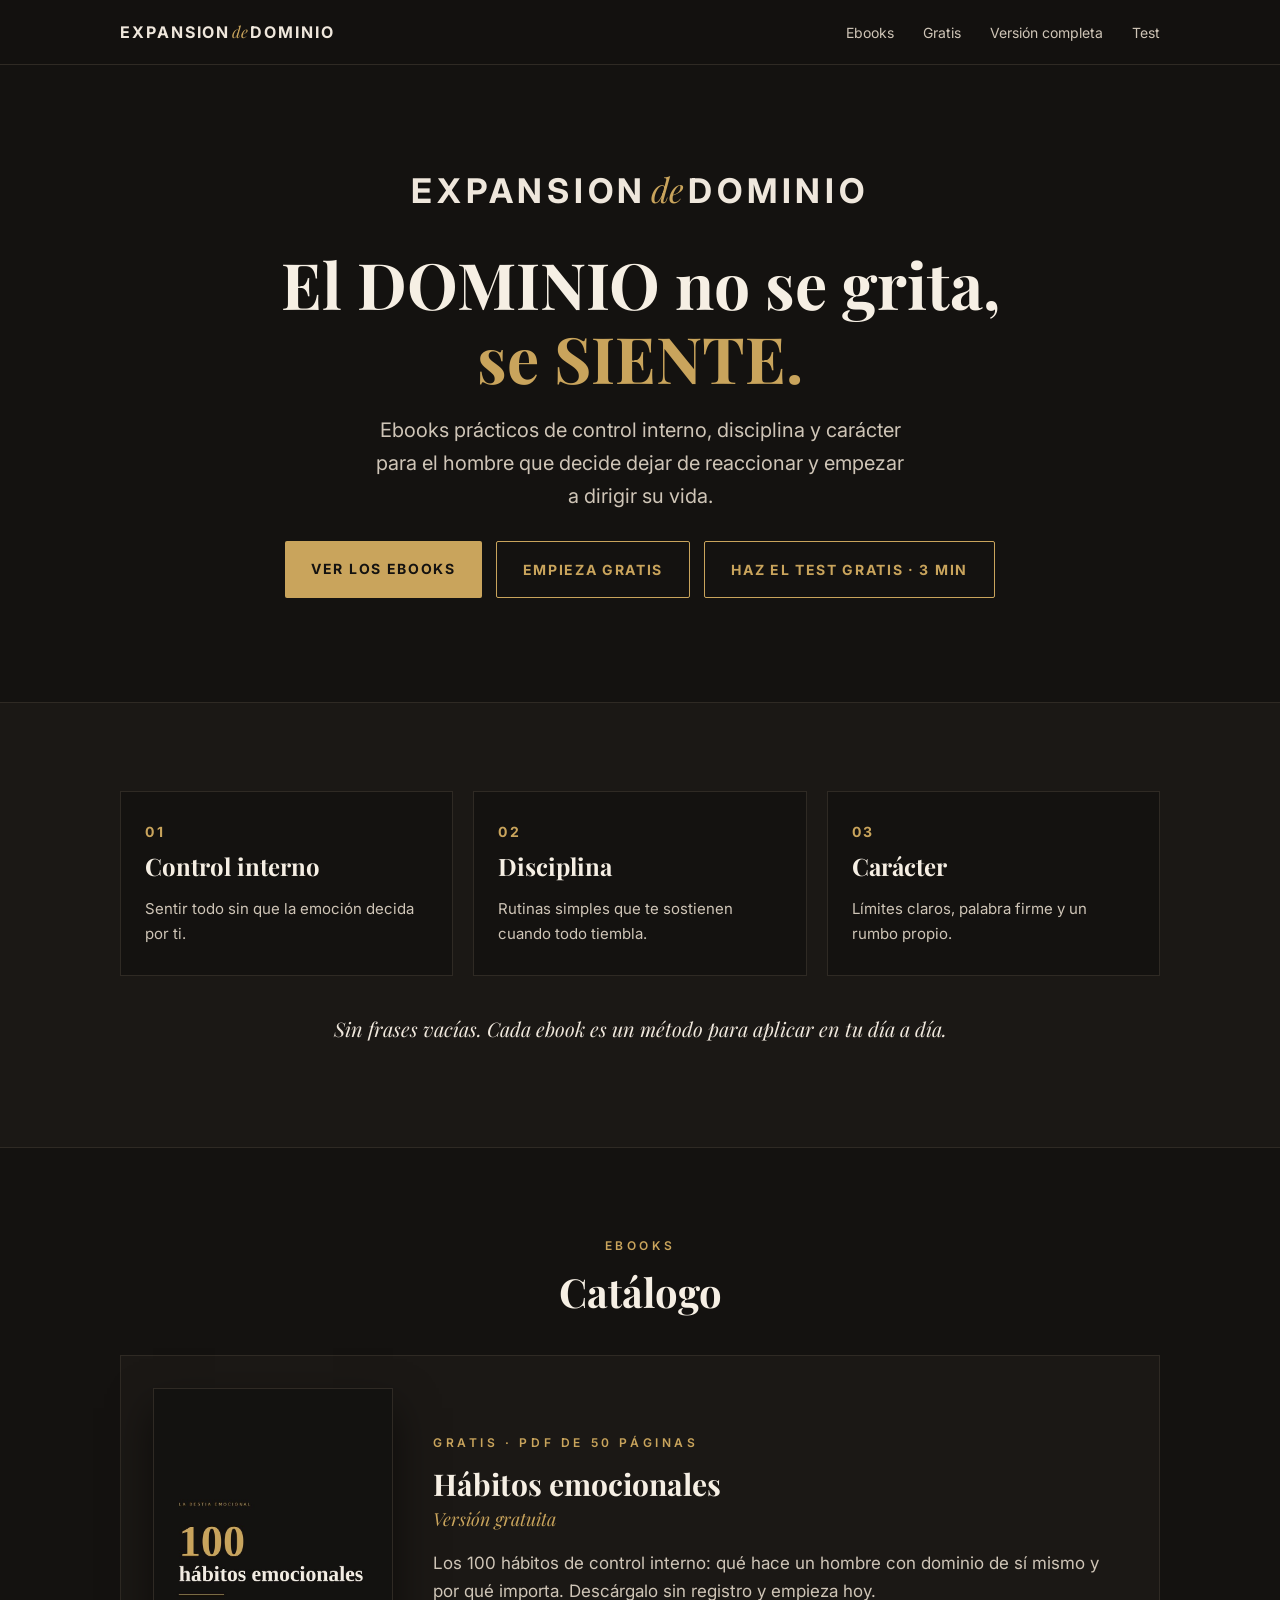
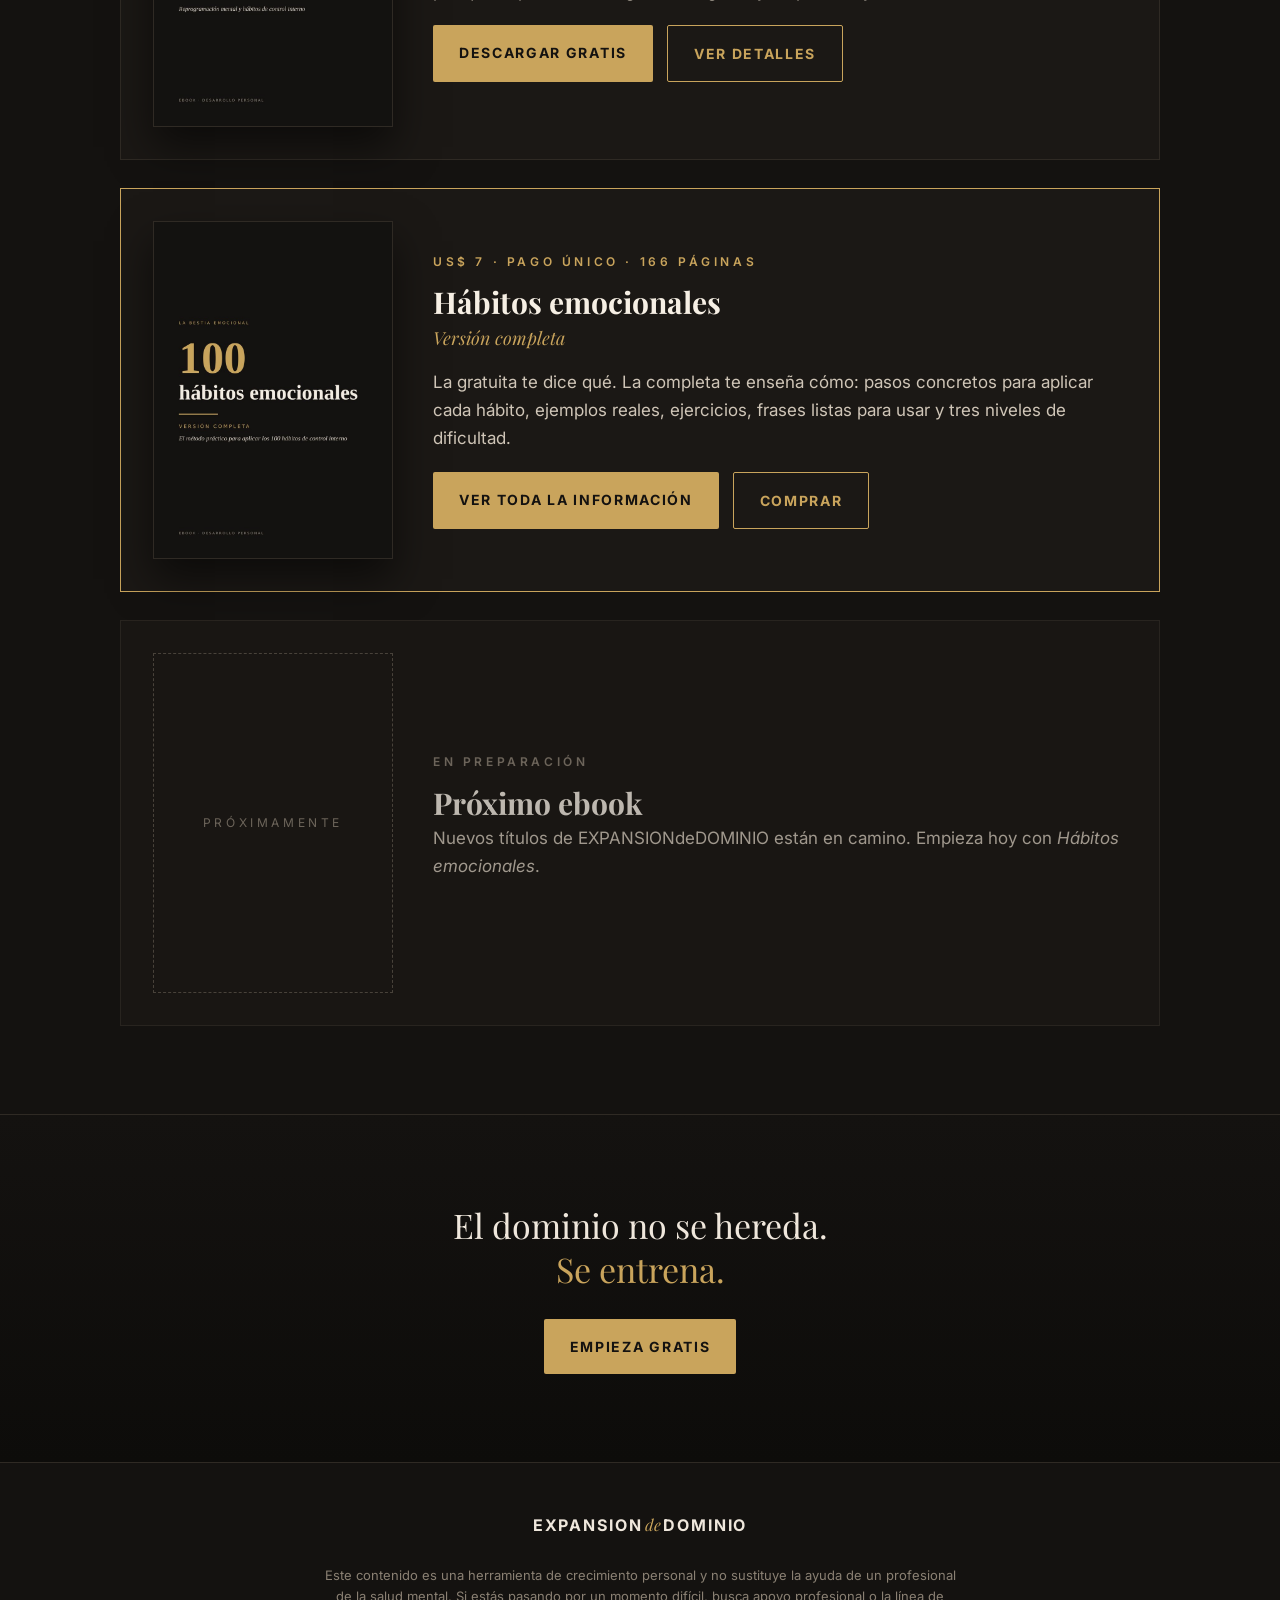
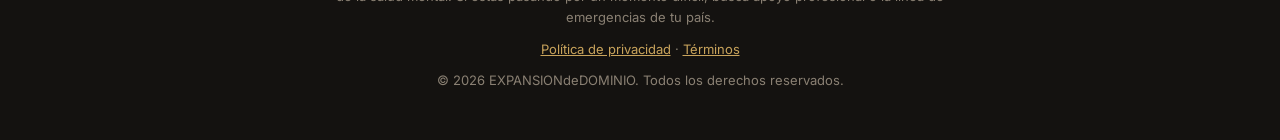
==== commit 470fdf4a: "Mostrar el acceso al test como botón Co-Authored-By: Claude Opus 5.5 <noreply@anthropic.com> Claude-" ====
--- a/site/index.html
+++ b/site/index.html
@@ -53,8 +53,8 @@
       <div class="ctas center">
         <a class="btn btn-gold" href="#ebooks">Ver los ebooks</a>
         <a class="btn btn-line" href="habitos-emocionales/#gratis">Empieza gratis</a>
+        <a class="btn btn-line" href="test/">Haz el test gratis · 3 min</a>
       </div>
-      <p class="test-link">¿Quién manda: tú o tus emociones? <a href="test/">Haz el test gratis · 3 min →</a></p>
     </div>
   </section>
 
--- a/site/estilos.css
+++ b/site/estilos.css
@@ -189,7 +189,3 @@
 .book.featured { border-color: var(--gold); }
 section[id] { scroll-margin-top: 72px; }
 
-/* Acceso al test */
-.test-link { margin-top: 18px; font-size: 15px; color: var(--cream-soft); }
-.test-link a { color: var(--gold); font-weight: 600; text-decoration: none; }
-.test-link a:hover { text-decoration: underline; }
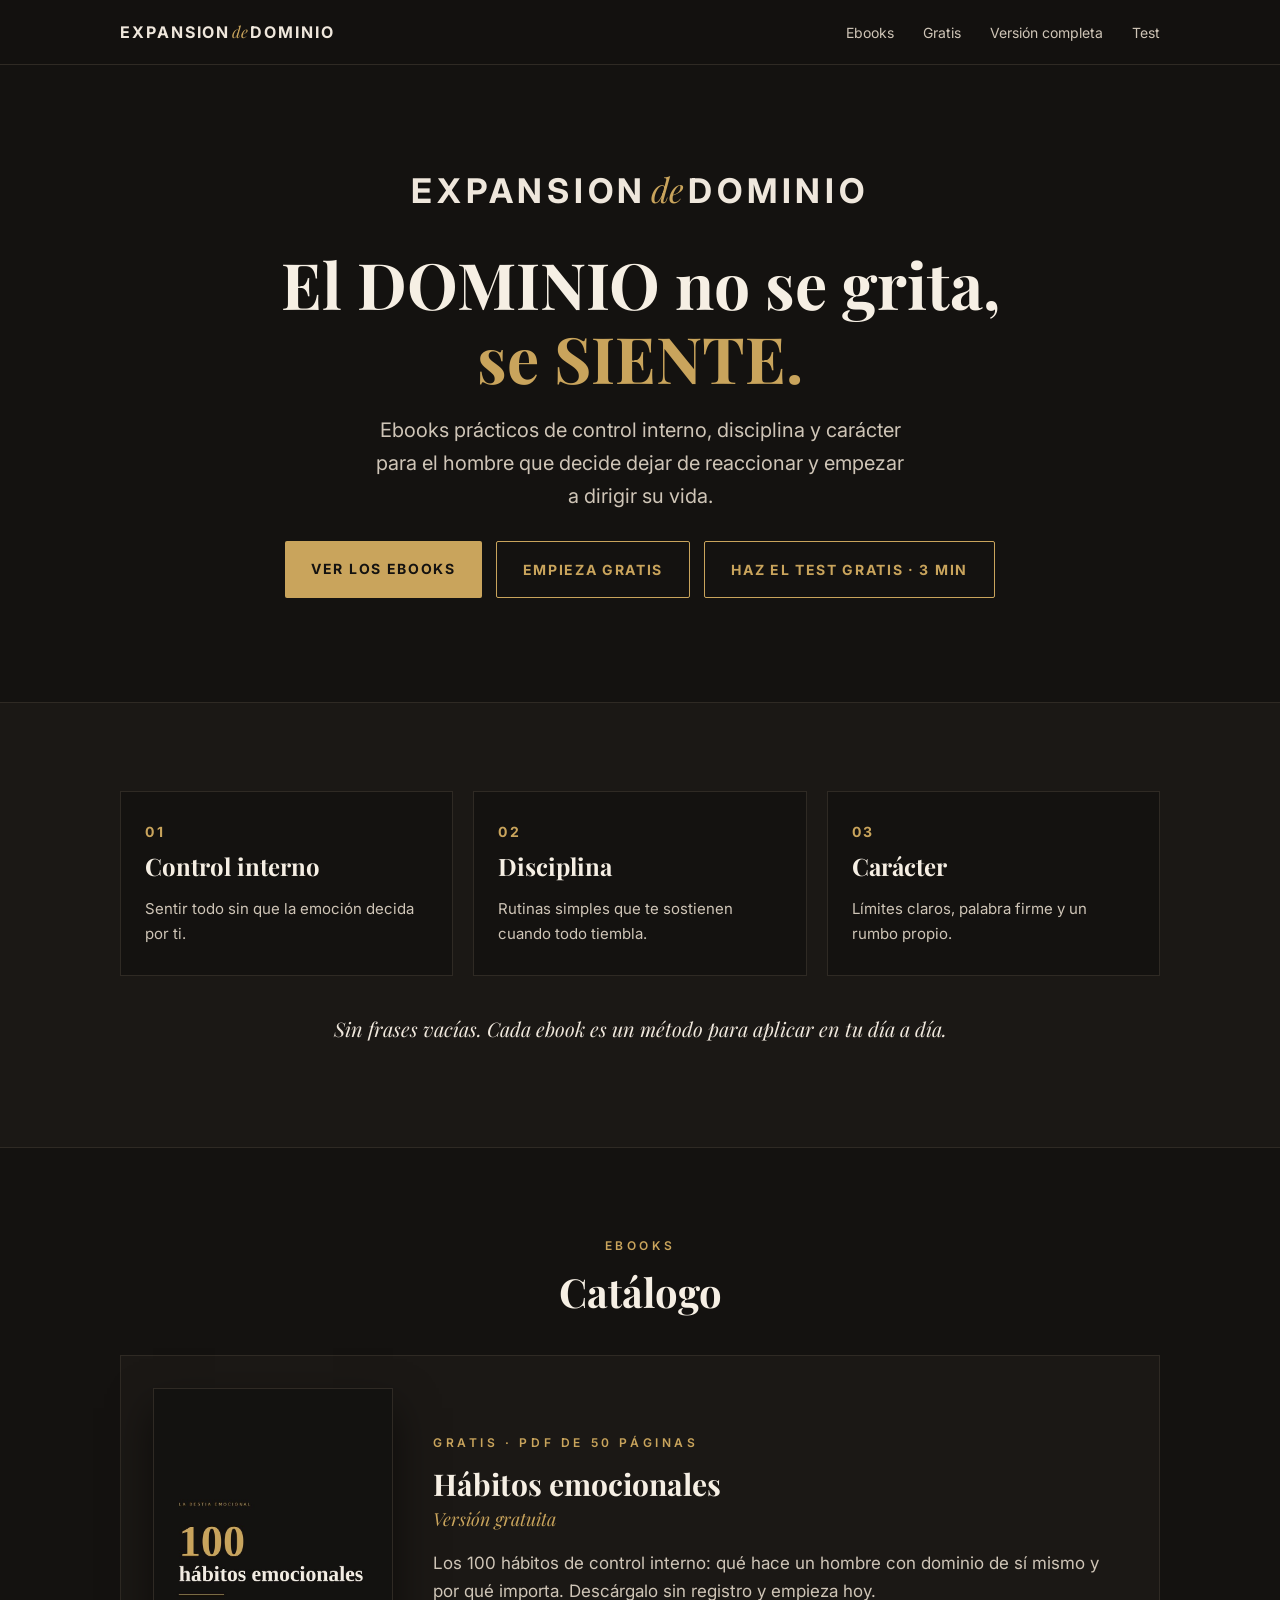
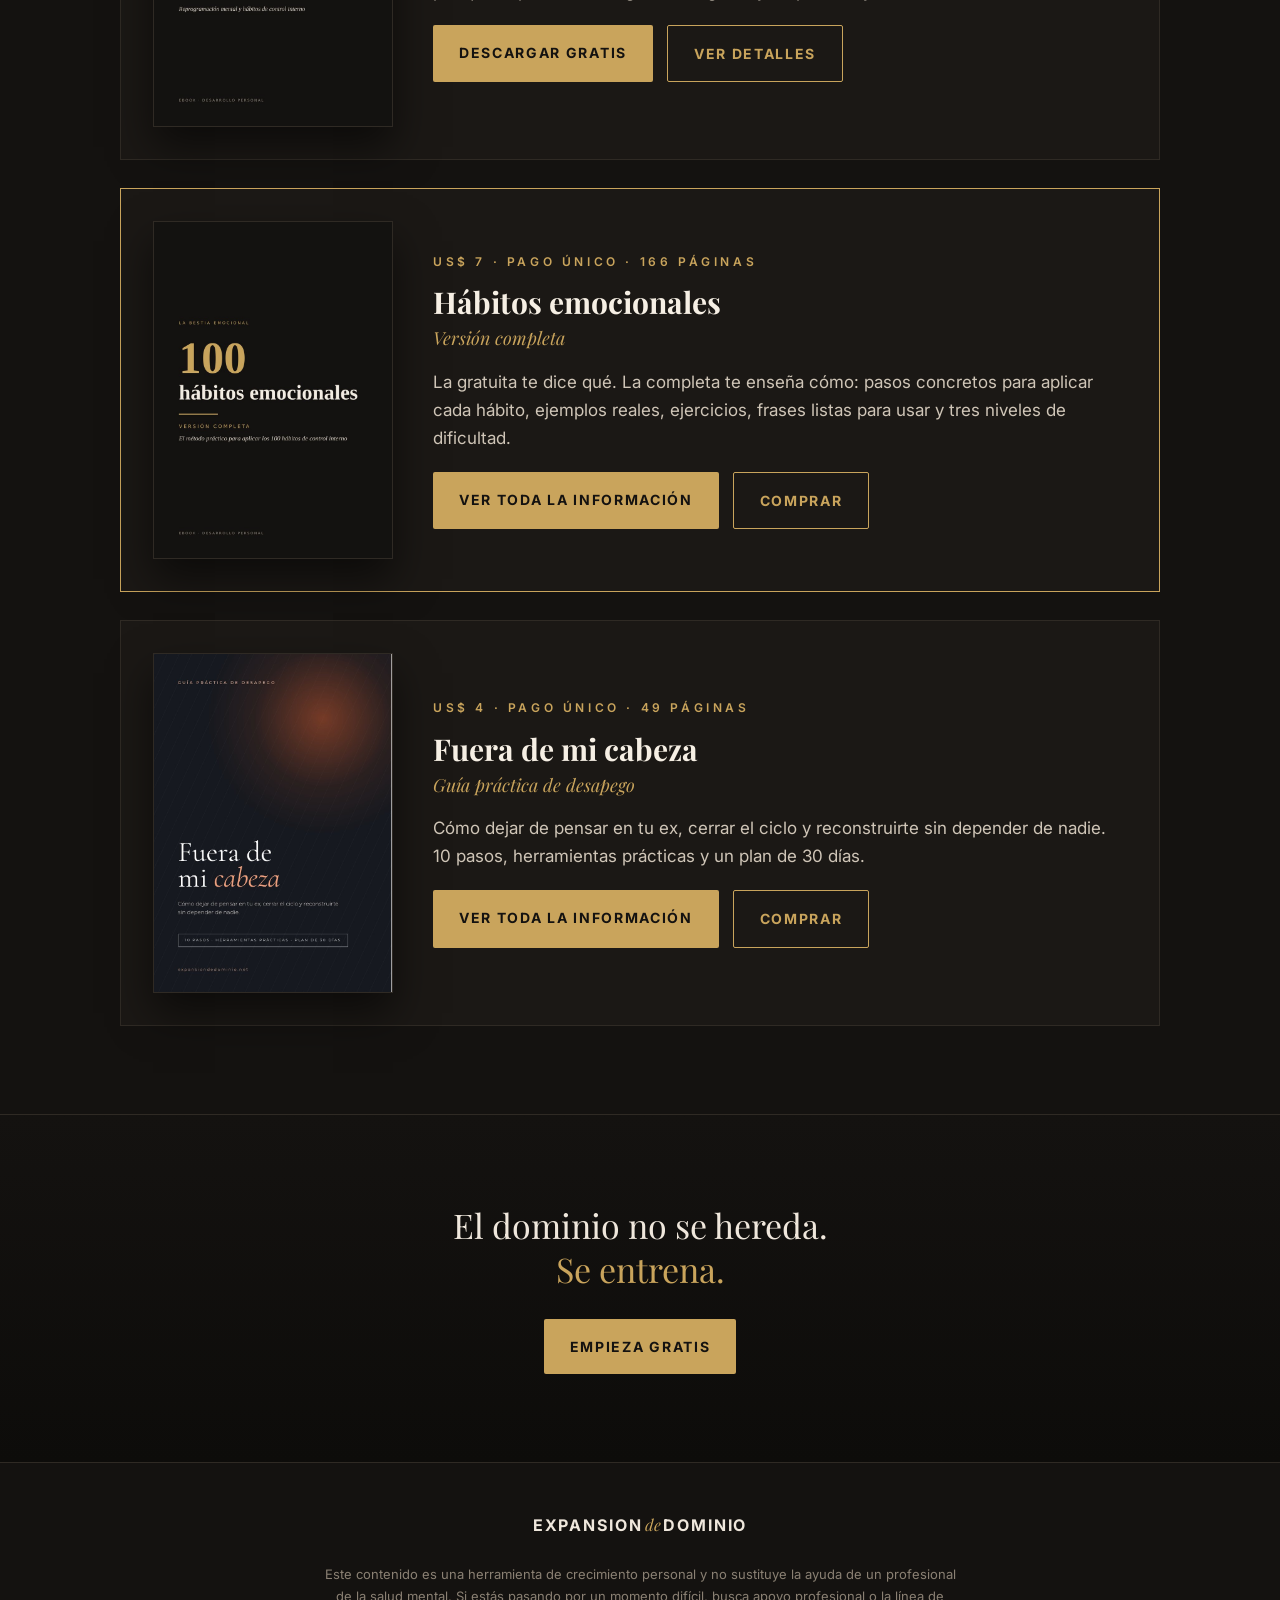
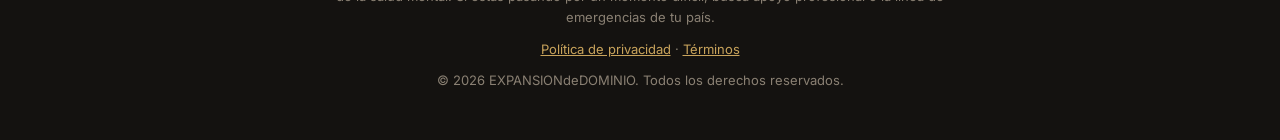
==== commit 6bc4b320: "Añadir el ebook Fuera de mi cabeza: página de ventas, catálogo, enlace de compra y estadísticas Co-A" ====
--- a/site/index.html
+++ b/site/index.html
@@ -123,12 +123,19 @@
           </div>
         </article>
 
-        <article class="book soon">
-          <div class="book-cover soon-cover"><span>Próximamente</span></div>
+        <article class="book">
+          <a href="fuera-de-mi-cabeza/" class="book-cover">
+            <img src="fuera-de-mi-cabeza/img/portada.jpg" alt="Portada de Fuera de mi cabeza, guía práctica de desapego" width="320" height="454" loading="lazy">
+          </a>
           <div class="book-body">
-            <div class="kicker muted">En preparación</div>
-            <h3>Próximo ebook</h3>
-            <p>Nuevos títulos de EXPANSIONdeDOMINIO están en camino. Empieza hoy con <em>Hábitos emocionales</em>.</p>
+            <div class="kicker">US$ 4 · Pago único · 49 páginas</div>
+            <h3>Fuera de mi cabeza</h3>
+            <p class="book-sub">Guía práctica de desapego</p>
+            <p>Cómo dejar de pensar en tu ex, cerrar el ciclo y reconstruirte sin depender de nadie. 10 pasos, herramientas prácticas y un plan de 30 días.</p>
+            <div class="ctas">
+              <a class="btn btn-gold" href="fuera-de-mi-cabeza/">Ver toda la información</a>
+              <a class="btn btn-line" href="fuera-de-mi-cabeza/comprar">Comprar</a>
+            </div>
           </div>
         </article>
       </div>
--- a/site/estilos.css
+++ b/site/estilos.css
@@ -189,3 +189,7 @@
 .book.featured { border-color: var(--gold); }
 section[id] { scroll-margin-top: 72px; }
 
+
+/* Tarjetas en grupos de 3 */
+.cards.cards-3 { grid-template-columns: repeat(3, 1fr); }
+@media (max-width: 860px) { .cards.cards-3 { grid-template-columns: 1fr; } }
